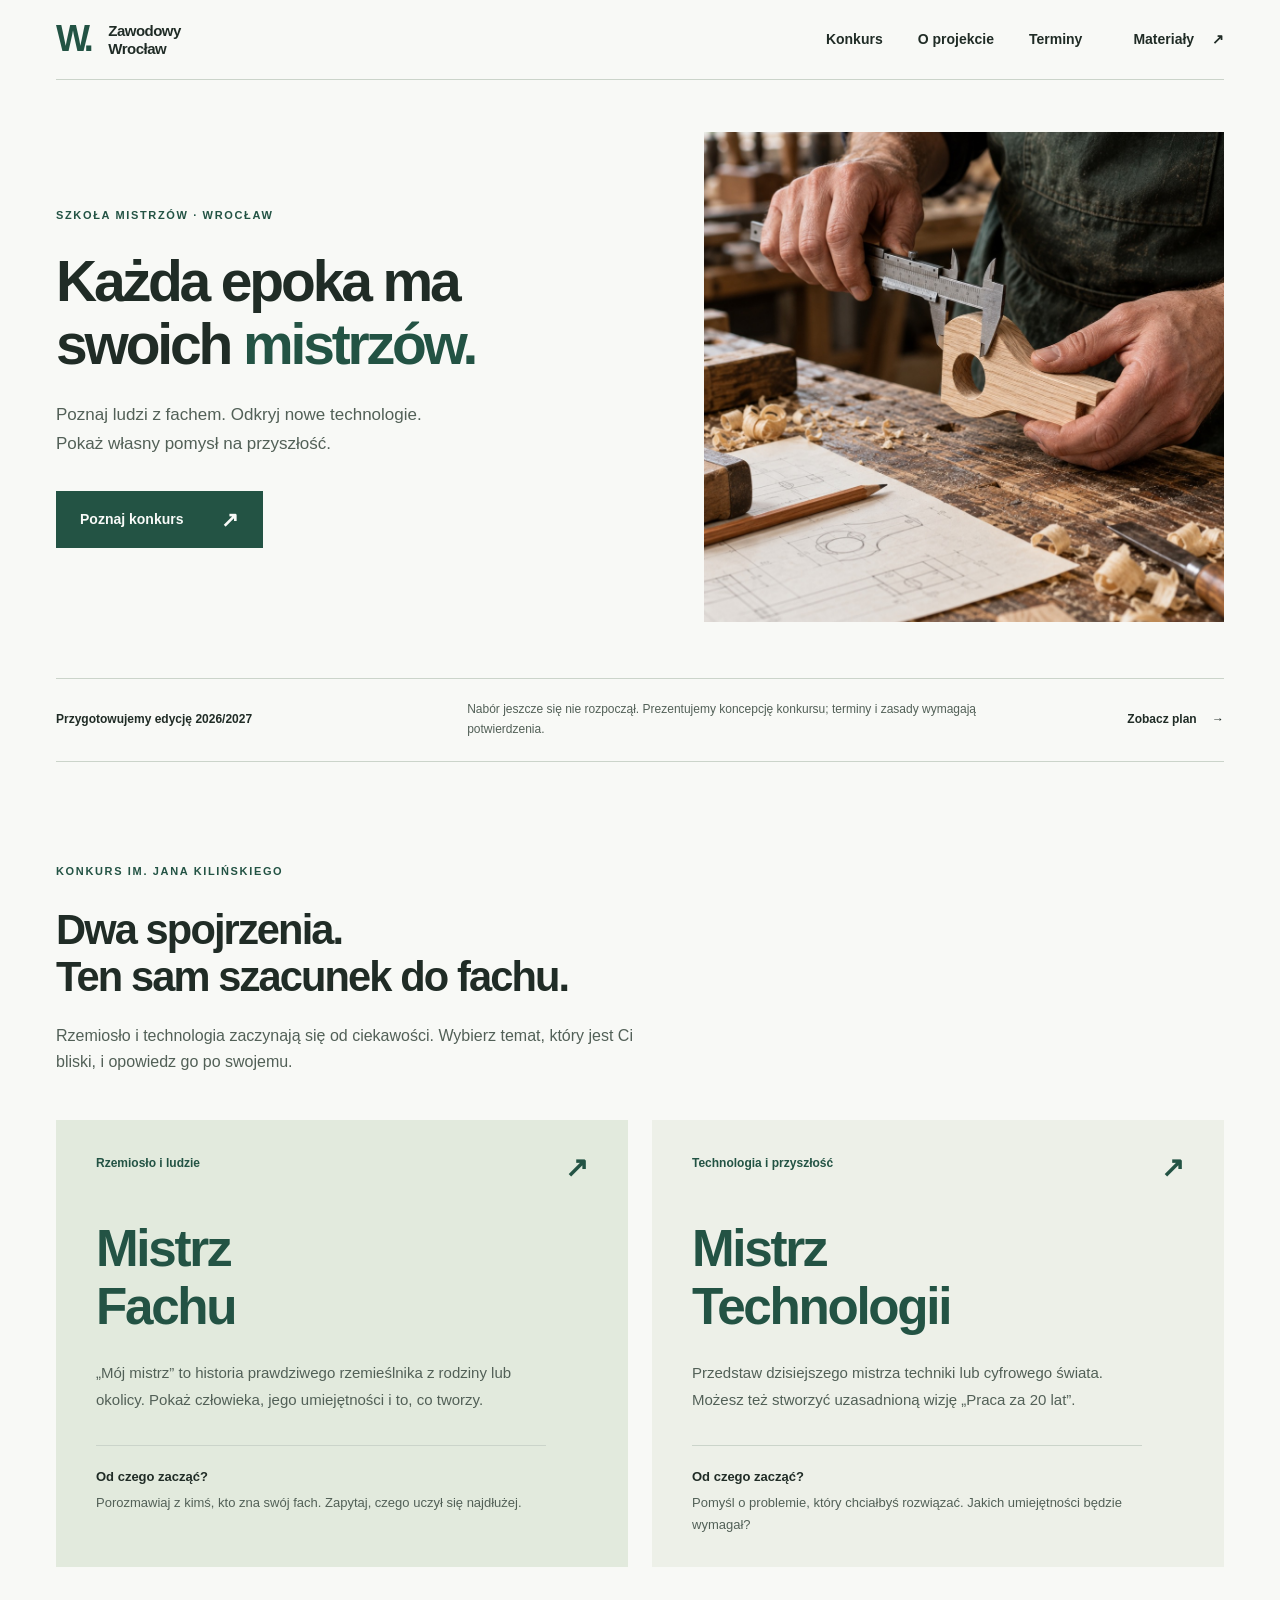
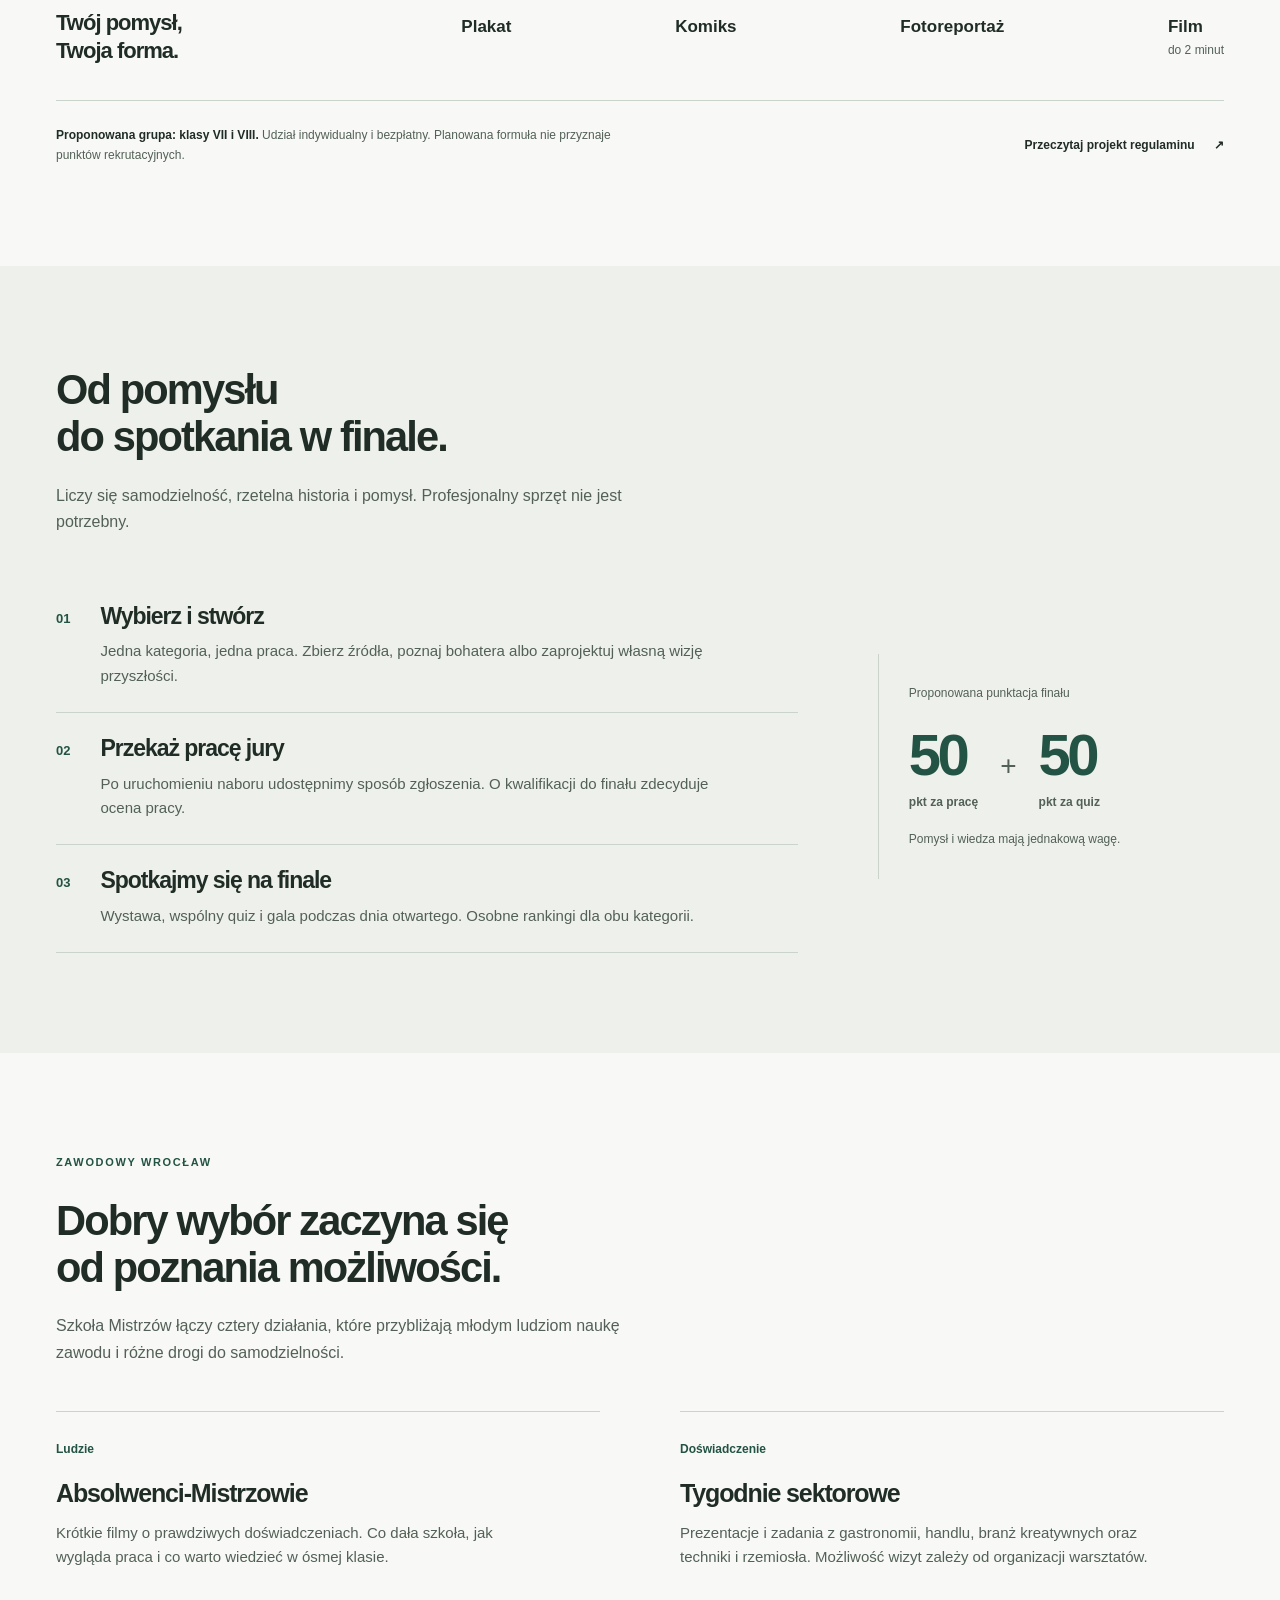
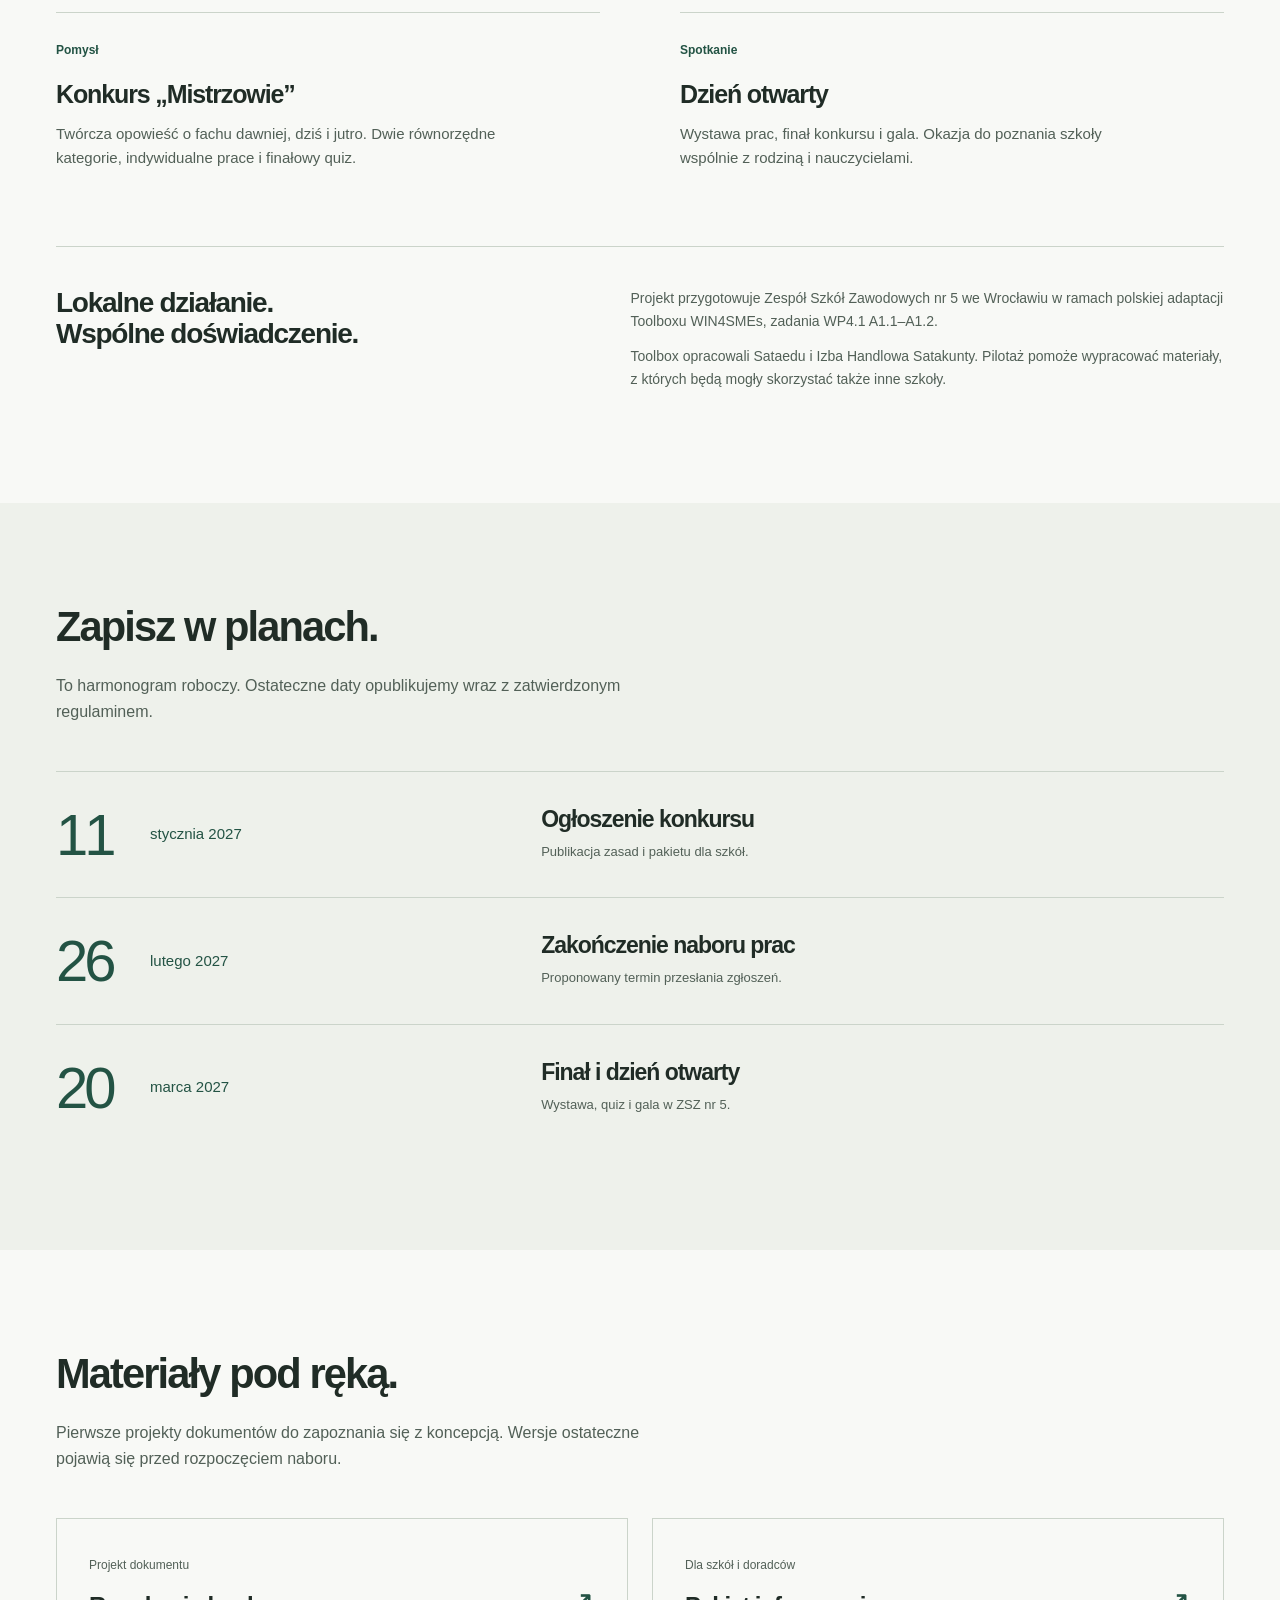
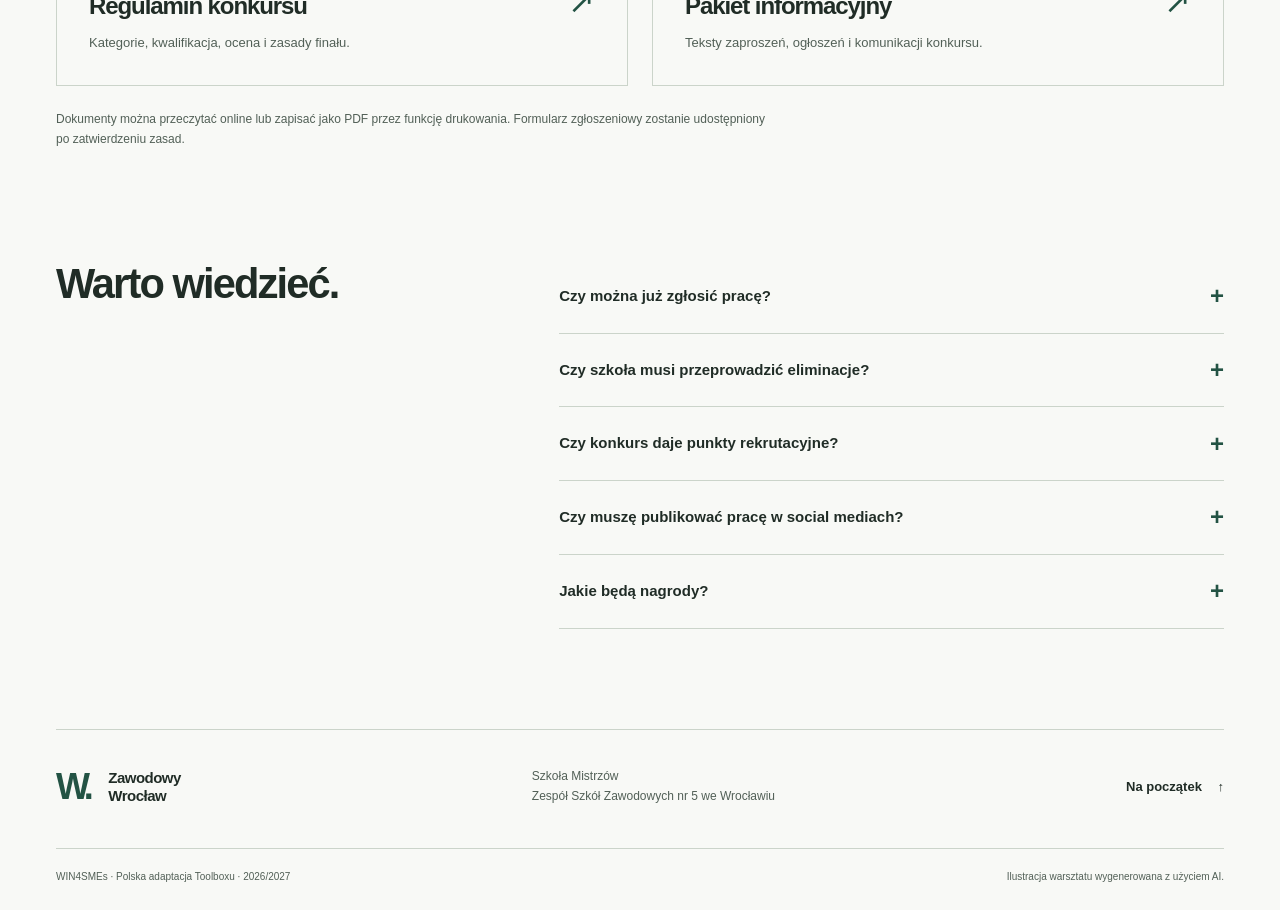
==== index.html @ dae5cba4 "Publish Zawodowy Wrocław project website" ====
<!doctype html>
<html lang="pl">
<head>
  <meta charset="utf-8">
  <meta name="viewport" content="width=device-width, initial-scale=1">
  <meta name="theme-color" content="#235344">
  <title>Zawodowy Wrocław | Każda epoka ma swoich mistrzów</title>
  <meta name="description" content="Poznaj projekt Zawodowy Wrocław i planowany konkurs Mistrzowie im. Jana Kilińskiego. Rzemiosło, nowe technologie i pomysły młodych ludzi.">
  <meta property="og:title" content="Zawodowy Wrocław. Każda epoka ma swoich mistrzów.">
  <meta property="og:description" content="Konkurs im. Jana Kilińskiego, historie absolwentów i odkrywanie zawodów. Poznaj plan projektu na rok 2026/2027.">
  <meta property="og:type" content="website">
  <meta property="og:locale" content="pl_PL">
  <meta property="og:image" content="https://adeodatus11.github.io/zawodowy-wroclaw/assets/mistrzowie.jpg">
  <link rel="canonical" href="https://adeodatus11.github.io/zawodowy-wroclaw/">
  <link rel="preload" href="assets/manrope.ttf" as="font" type="font/ttf" crossorigin>
  <link rel="stylesheet" href="assets/style.css">
  <script src="assets/main.js" defer></script>
</head>
<body>
<a class="skip" href="#main">Przejdź do treści</a>
<header class="header wrap">
  <a class="brand" href="./" aria-label="Zawodowy Wrocław, strona główna"><span class="brand-mark" aria-hidden="true">W.</span><span>Zawodowy<br>Wrocław</span></a>
  <button class="menu-toggle" aria-expanded="false" aria-controls="navigation" hidden>Menu <span aria-hidden="true">+</span></button>
  <nav id="navigation" aria-label="Nawigacja główna"><a href="#konkurs">Konkurs</a><a href="#projekt">O projekcie</a><a href="#terminy">Terminy</a><a class="nav-materials" href="#materialy">Materiały <span aria-hidden="true">↗</span></a></nav>
</header>
<main id="main">
  <section class="hero wrap" aria-labelledby="hero-title">
    <div class="hero-copy">
      <p class="eyebrow">Szkoła Mistrzów · Wrocław</p>
      <h1 id="hero-title">Każda epoka ma<br>swoich <span>mistrzów.</span></h1>
      <p class="hero-intro">Poznaj ludzi z fachem. Odkryj nowe technologie. Pokaż własny pomysł na przyszłość.</p>
      <a class="button" href="#konkurs">Poznaj konkurs <span aria-hidden="true">↗</span></a>
    </div>
    <figure class="hero-image"><img src="assets/mistrzowie.jpg" width="1024" height="1280" fetchpriority="high" alt="Ilustracja wygenerowana AI: dłonie rzemieślnika mierzącego drewniany element suwmiarką."></figure>
  </section>
  <aside class="notice wrap" aria-label="Status projektu"><strong>Przygotowujemy edycję 2026/2027</strong><p>Nabór jeszcze się nie rozpoczął. Prezentujemy koncepcję konkursu; terminy i zasady wymagają potwierdzenia.</p><a href="#terminy">Zobacz plan <span aria-hidden="true">→</span></a></aside>

  <section class="section wrap" id="konkurs" aria-labelledby="competition-title">
    <div class="section-heading"><p class="eyebrow">Konkurs im. Jana Kilińskiego</p><h2 id="competition-title">Dwa spojrzenia.<br>Ten sam szacunek do fachu.</h2><p>Rzemiosło i technologia zaczynają się od ciekawości. Wybierz temat, który jest Ci bliski, i opowiedz go po swojemu.</p></div>
    <div class="categories">
      <article class="category craft"><div class="category-top"><span>Rzemiosło i ludzie</span><span aria-hidden="true">↗</span></div><h3>Mistrz<br>Fachu</h3><p>„Mój mistrz” to historia prawdziwego rzemieślnika z rodziny lub okolicy. Pokaż człowieka, jego umiejętności i to, co tworzy.</p><div class="category-example"><span>Od czego zacząć?</span>Porozmawiaj z kimś, kto zna swój fach. Zapytaj, czego uczył się najdłużej.</div></article>
      <article class="category technology"><div class="category-top"><span>Technologia i przyszłość</span><span aria-hidden="true">↗</span></div><h3>Mistrz<br>Technologii</h3><p>Przedstaw dzisiejszego mistrza techniki lub cyfrowego świata. Możesz też stworzyć uzasadnioną wizję „Praca za 20 lat”.</p><div class="category-example"><span>Od czego zacząć?</span>Pomyśl o problemie, który chciałbyś rozwiązać. Jakich umiejętności będzie wymagał?</div></article>
    </div>
    <div class="formats"><h3>Twój pomysł,<br>Twoja forma.</h3><ul aria-label="Dopuszczalne formy pracy"><li>Plakat</li><li>Komiks</li><li>Fotoreportaż</li><li>Film <span>do 2 minut</span></li></ul></div>
    <div class="participation"><p><strong>Proponowana grupa: klasy VII i VIII.</strong> Udział indywidualny i bezpłatny. Planowana formuła nie przyznaje punktów rekrutacyjnych.</p><a class="text-link" href="materialy/regulamin.html">Przeczytaj projekt regulaminu <span aria-hidden="true">↗</span></a></div>
  </section>

  <section class="section process-section" aria-labelledby="process-title"><div class="wrap"><div class="section-heading"><h2 id="process-title">Od pomysłu<br>do spotkania w finale.</h2><p>Liczy się samodzielność, rzetelna historia i pomysł. Profesjonalny sprzęt nie jest potrzebny.</p></div>
    <ol class="process"><li><span class="step-number">01</span><div><h3>Wybierz i stwórz</h3><p>Jedna kategoria, jedna praca. Zbierz źródła, poznaj bohatera albo zaprojektuj własną wizję przyszłości.</p></div></li><li><span class="step-number">02</span><div><h3>Przekaż pracę jury</h3><p>Po uruchomieniu naboru udostępnimy sposób zgłoszenia. O kwalifikacji do finału zdecyduje ocena pracy.</p></div></li><li><span class="step-number">03</span><div><h3>Spotkajmy się na finale</h3><p>Wystawa, wspólny quiz i gala podczas dnia otwartego. Osobne rankingi dla obu kategorii.</p></div></li></ol>
    <div class="scoring"><p>Proponowana punktacja finału</p><div><strong>50<span>pkt za pracę</span></strong><span class="plus" aria-hidden="true">+</span><strong>50<span>pkt za quiz</span></strong></div><p>Pomysł i wiedza mają jednakową wagę.</p></div>
  </div></section>

  <section class="section wrap project" id="projekt" aria-labelledby="project-title"><div class="section-heading"><p class="eyebrow">Zawodowy Wrocław</p><h2 id="project-title">Dobry wybór zaczyna się<br>od poznania możliwości.</h2><p>Szkoła Mistrzów łączy cztery działania, które przybliżają młodym ludziom naukę zawodu i różne drogi do samodzielności.</p></div>
    <div class="project-grid"><article><span class="project-label">Ludzie</span><h3>Absolwenci-Mistrzowie</h3><p>Krótkie filmy o prawdziwych doświadczeniach. Co dała szkoła, jak wygląda praca i co warto wiedzieć w ósmej klasie.</p></article><article><span class="project-label">Doświadczenie</span><h3>Tygodnie sektorowe</h3><p>Prezentacje i zadania z gastronomii, handlu, branż kreatywnych oraz techniki i rzemiosła. Możliwość wizyt zależy od organizacji warsztatów.</p></article><article><span class="project-label">Pomysł</span><h3>Konkurs „Mistrzowie”</h3><p>Twórcza opowieść o fachu dawniej, dziś i jutro. Dwie równorzędne kategorie, indywidualne prace i finałowy quiz.</p></article><article><span class="project-label">Spotkanie</span><h3>Dzień otwarty</h3><p>Wystawa prac, finał konkursu i gala. Okazja do poznania szkoły wspólnie z rodziną i nauczycielami.</p></article></div>
    <div class="project-context"><h3>Lokalne działanie.<br>Wspólne doświadczenie.</h3><div><p>Projekt przygotowuje Zespół Szkół Zawodowych nr 5 we Wrocławiu w ramach polskiej adaptacji Toolboxu WIN4SMEs, zadania WP4.1 A1.1–A1.2.</p><p>Toolbox opracowali Sataedu i Izba Handlowa Satakunty. Pilotaż pomoże wypracować materiały, z których będą mogły skorzystać także inne szkoły.</p></div></div>
  </section>

  <section class="section schedule-section" id="terminy" aria-labelledby="dates-title"><div class="wrap"><div class="section-heading"><h2 id="dates-title">Zapisz w planach.</h2><p>To harmonogram roboczy. Ostateczne daty opublikujemy wraz z zatwierdzonym regulaminem.</p></div><ol class="schedule"><li><time datetime="2027-01-11"><strong>11</strong><span>stycznia 2027</span></time><div><h3>Ogłoszenie konkursu</h3><p>Publikacja zasad i pakietu dla szkół.</p></div></li><li><time datetime="2027-02-26"><strong>26</strong><span>lutego 2027</span></time><div><h3>Zakończenie naboru prac</h3><p>Proponowany termin przesłania zgłoszeń.</p></div></li><li><time datetime="2027-03-20"><strong>20</strong><span>marca 2027</span></time><div><h3>Finał i dzień otwarty</h3><p>Wystawa, quiz i gala w ZSZ nr 5.</p></div></li></ol></div></section>

  <section class="section wrap" id="materialy" aria-labelledby="materials-title"><div class="section-heading"><h2 id="materials-title">Materiały pod ręką.</h2><p>Pierwsze projekty dokumentów do zapoznania się z koncepcją. Wersje ostateczne pojawią się przed rozpoczęciem naboru.</p></div><div class="downloads"><a href="materialy/regulamin.html"><div><span>Projekt dokumentu</span><h3>Regulamin konkursu</h3><p>Kategorie, kwalifikacja, ocena i zasady finału.</p></div><span class="download-arrow" aria-hidden="true">↗</span></a><a href="materialy/promocja.html"><div><span>Dla szkół i doradców</span><h3>Pakiet informacyjny</h3><p>Teksty zaproszeń, ogłoszeń i komunikacji konkursu.</p></div><span class="download-arrow" aria-hidden="true">↗</span></a></div><p class="materials-note">Dokumenty można przeczytać online lub zapisać jako PDF przez funkcję drukowania. Formularz zgłoszeniowy zostanie udostępniony po zatwierdzeniu zasad.</p></section>

  <section class="section wrap faq-section" aria-labelledby="faq-title"><h2 id="faq-title">Warto wiedzieć.</h2><div class="faq"><details><summary>Czy można już zgłosić pracę?</summary><p>Jeszcze nie. Strona prezentuje przygotowywaną edycję. Po zatwierdzeniu regulaminu pojawią się ostateczne daty, formularze i sposób przekazania pracy.</p></details><details><summary>Czy szkoła musi przeprowadzić eliminacje?</summary><p>Aktualna propozycja nie przewiduje testu szkolnego. Uczestnicy przesyłają prace, które ocenia jury. Szczegóły określi ostateczny regulamin.</p></details><details><summary>Czy konkurs daje punkty rekrutacyjne?</summary><p>Nie. Planowana formuła konkursu nie przyznaje punktów w rekrutacji do szkół ponadpodstawowych.</p></details><details><summary>Czy muszę publikować pracę w social mediach?</summary><p>Nie. Proponowane zasady nie wymagają posiadania konta ani publicznego publikowania pracy. Zgłoszenia będą przekazywane kanałem wskazanym przez organizatora.</p></details><details><summary>Jakie będą nagrody?</summary><p>Nagrody i współpraca z partnerami są w przygotowaniu. Potwierdzone informacje znajdą się w ostatecznym regulaminie przed rozpoczęciem naboru.</p></details></div></section>
</main>
<footer class="footer wrap"><div class="footer-top"><a class="brand" href="./"><span class="brand-mark" aria-hidden="true">W.</span><span>Zawodowy<br>Wrocław</span></a><p>Szkoła Mistrzów<br>Zespół Szkół Zawodowych nr 5 we Wrocławiu</p><a href="#main">Na początek <span aria-hidden="true">↑</span></a></div><div class="footer-bottom"><p>WIN4SMEs · Polska adaptacja Toolboxu · 2026/2027</p><p>Ilustracja warsztatu wygenerowana z użyciem AI.</p></div></footer>
</body>
</html>
---- assets/style.css ----
/* New editorial education site. Native CSS, no external design system.
   Design variance 5 / motion 2 / density 4. System light/dark theme.
   Square geometry; one forest-green accent; sticky navigation layer: 10. */
@font-face{font-family:Manrope;src:url('./manrope.ttf') format('truetype');font-weight:200 800;font-display:swap}
:root{color-scheme:light dark;--bg:#f8f9f6;--surface:#eef1eb;--text:#202c26;--muted:#526057;--accent:#235344;--accent-text:#f8faf8;--line:#cbd4ca;--panel:#e2eadd;--panel-alt:#edf0e8;--focus:#235344;--header:rgba(248,249,246,.96)}
*{box-sizing:border-box}html{scroll-behavior:smooth;scroll-padding-top:100px}body{margin:0;background:var(--bg);color:var(--text);font-family:Manrope,Arial,sans-serif;font-size:16px;line-height:1.65}a{color:inherit;text-decoration:none}button{font:inherit}p,h1,h2,h3,figure{margin:0}h1,h2,h3{line-height:1.12;letter-spacing:-.045em}p{color:var(--muted)}img{display:block;max-width:100%;object-fit:cover}a:focus-visible,button:focus-visible,summary:focus-visible{outline:3px solid var(--focus);outline-offset:5px}a,button,summary{-webkit-tap-highlight-color:transparent}.wrap{width:calc(100% - 112px);max-width:1320px;margin-inline:auto}.skip{position:fixed;left:16px;top:-100px;z-index:20;padding:12px;background:var(--bg)}.skip:focus{top:12px}.header{height:92px;max-height:80px;display:flex;align-items:center;justify-content:space-between;border-bottom:1px solid var(--line)}.brand{display:flex;align-items:center;gap:12px;font-weight:800;font-size:15px;line-height:1.18;letter-spacing:-.035em}.brand-mark{font-size:36px;letter-spacing:-.12em;padding-right:7px;color:var(--accent)}nav{display:flex;align-items:center;gap:35px;font-size:14px;font-weight:650}nav a{padding:10px 0}nav a:hover,.text-link:hover{color:var(--accent);text-decoration:underline;text-underline-offset:5px}.nav-materials{margin-left:16px}.nav-materials span{margin-left:14px}.menu-toggle{display:none}.hero{display:grid;grid-template-columns:1.15fr 1fr;align-items:center;gap:50px;padding-block:52px 56px}.eyebrow{font-size:11px;font-weight:800;letter-spacing:.15em;text-transform:uppercase;color:var(--accent);margin-bottom:26px}.hero h1{font-size:clamp(40px,4.45vw,66px);font-weight:650;line-height:1.1;letter-spacing:-.055em}.hero h1 span{color:var(--accent)}.hero-intro{font-size:17px;max-width:400px;margin-top:26px;line-height:1.7}.button{display:inline-flex;align-items:center;justify-content:space-between;gap:38px;background:var(--accent);color:var(--accent-text);padding:17px 24px;font-size:14px;font-weight:750;margin-top:32px;white-space:nowrap;transition:transform .2s,opacity .2s}.button:hover{opacity:.9;transform:translateY(-2px)}.button:active{transform:translateY(1px)}.button span{font-size:21px;line-height:1}.hero-image{height:490px;overflow:hidden}.hero-image img{width:100%;height:100%;object-position:center 52%}.notice{display:grid;grid-template-columns:1fr 1.65fr auto;gap:28px;align-items:center;border-block:1px solid var(--line);padding-block:21px;font-size:12px}.notice strong{font-weight:750}.notice p{max-width:560px}.notice a{font-weight:750;white-space:nowrap}.notice a span{margin-left:12px}.section{padding-block:100px}.section-heading{max-width:710px;margin-bottom:45px}.section-heading h2,.faq-section>h2{font-size:clamp(31px,3.25vw,46px);font-weight:650;line-height:1.14}.section-heading p:not(.eyebrow){font-size:16px;max-width:600px;margin-top:22px}.categories{display:grid;grid-template-columns:1fr 1fr;gap:24px}.category{padding:34px 40px 32px;background:var(--panel)}.technology{background:var(--panel-alt)}.category-top{display:flex;justify-content:space-between;font-size:12px;font-weight:650;color:var(--accent)}.category-top span:last-child{font-size:28px;line-height:1}.category h3{font-size:clamp(38px,4vw,56px);font-weight:600;margin-block:38px 24px;color:var(--accent)}.category>p{max-width:450px;font-size:15px;line-height:1.8}.category-example{border-top:1px solid var(--line);margin-top:32px;padding-top:20px;font-size:13px;color:var(--muted);max-width:450px}.category-example span{display:block;color:var(--text);font-weight:750;margin-bottom:5px}.formats{display:grid;grid-template-columns:1fr 2fr;align-items:center;gap:24px;margin-top:42px}.formats h3{font-size:22px;font-weight:650;line-height:1.25}.formats ul{list-style:none;padding:0;margin:0;display:flex;flex-wrap:wrap;justify-content:space-between;gap:18px}.formats li{font-size:17px;font-weight:650}.formats li span{font-size:12px;display:block;color:var(--muted);font-weight:500}.participation{display:flex;align-items:center;justify-content:space-between;gap:32px;margin-top:36px;padding-top:25px;border-top:1px solid var(--line);font-size:12px}.participation p{max-width:560px}.participation strong{color:var(--text)}.text-link{font-weight:750;white-space:nowrap}.text-link span{margin-left:16px}.process-section{background:var(--surface)}.process{list-style:none;padding:0;margin:0;display:grid;grid-template-columns:1fr;max-width:760px}.process li{display:flex;gap:30px;padding-block:23px;border-bottom:1px solid var(--line)}.step-number{font-size:13px;color:var(--accent);font-weight:750;padding-top:4px}.process h3{font-size:23px;font-weight:650}.process p{font-size:15px;margin-top:10px;max-width:620px}.process-section>.wrap{display:grid;grid-template-columns:1.5fr .7fr;column-gap:80px}.process-section .section-heading{grid-column:1/-1}.scoring{align-self:center;padding:30px 0 30px 30px;border-left:1px solid var(--line)}.scoring>p{font-size:12px}.scoring>div{display:flex;gap:22px;align-items:center;margin-block:22px}.scoring strong{font-size:58px;line-height:1;color:var(--accent);font-weight:550;letter-spacing:-.06em}.scoring strong span{display:block;letter-spacing:0;font-size:12px;font-weight:600;color:var(--muted);margin-top:12px}.plus{font-size:28px;color:var(--muted)}.project-grid{display:grid;grid-template-columns:repeat(2,1fr);column-gap:80px;row-gap:42px}.project-grid article{padding-top:23px;border-top:1px solid var(--line)}.project-label{font-size:12px;color:var(--accent);font-weight:750}.project-grid h3{font-size:25px;margin-block:17px 14px;font-weight:650}.project-grid p{font-size:15px;max-width:480px}.project-context{display:grid;grid-template-columns:1fr 1.2fr;gap:80px;margin-top:75px;padding-top:40px;border-top:1px solid var(--line)}.project-context h3{font-size:28px;font-weight:600}.project-context p{font-size:14px;margin-bottom:12px}.schedule-section{background:var(--surface)}.schedule{padding:0;list-style:none;margin:0}.schedule li{display:grid;grid-template-columns:1fr 1.5fr;align-items:center;gap:30px;padding:28px 0;border-top:1px solid var(--line)}.schedule time{display:flex;align-items:center;gap:24px;color:var(--accent)}.schedule time strong{font-size:58px;font-weight:500;letter-spacing:-.07em;line-height:1.2;min-width:70px}.schedule time span{font-size:15px}.schedule h3{font-size:23px;font-weight:600}.schedule p{font-size:13px;margin-top:8px}.downloads{display:grid;grid-template-columns:1fr 1fr;gap:24px}.downloads>a{border:1px solid var(--line);padding:32px;display:flex;align-items:center;justify-content:space-between;gap:20px;transition:background .2s}.downloads>a:hover{background:var(--surface)}.downloads span:not(.download-arrow){font-size:12px;color:var(--muted)}.downloads h3{font-size:24px;margin-block:16px 12px;font-weight:650}.downloads p{font-size:13px}.download-arrow{font-size:32px;color:var(--accent)}.materials-note{font-size:12px;margin-top:24px;max-width:720px}.faq-section{padding-top:10px;display:grid;grid-template-columns:1fr 1.5fr;gap:60px}.faq details{border-bottom:1px solid var(--line)}.faq summary{cursor:pointer;list-style:none;display:flex;justify-content:space-between;align-items:center;gap:20px;padding:24px 0;font-size:15px;font-weight:650}.faq summary::-webkit-details-marker{display:none}.faq summary::after{content:'+';font-size:24px;line-height:1;color:var(--accent)}.faq details[open] summary::after{content:'−'}.faq details p{font-size:14px;padding-bottom:24px;max-width:580px}.footer{border-top:1px solid var(--line);padding-top:36px;padding-bottom:24px}.footer-top{display:flex;align-items:center;justify-content:space-between;gap:24px}.footer-top>p{font-size:12px}.footer-top>a:last-child{font-size:13px;font-weight:650}.footer-top>a:last-child span{margin-left:12px}.footer-bottom{display:flex;justify-content:space-between;gap:24px;margin-top:40px;padding-top:20px;border-top:1px solid var(--line)}.footer-bottom p{font-size:10px}.doc-top{padding-block:36px 24px;display:flex;justify-content:space-between;align-items:center}.doc-top a{font-size:14px;text-decoration:underline;text-underline-offset:5px}.doc-top button{margin:0;border:0;cursor:pointer}.document{max-width:860px;margin:0 auto;padding:30px 24px 80px;overflow-wrap:anywhere}.document h1{font-size:38px;margin-bottom:30px}.document h2{font-size:26px;margin-block:40px 18px}.document h3{font-size:20px;margin-block:28px 12px}.document p,.document li{font-size:15px;margin-bottom:12px}.document a{color:var(--accent);text-decoration:underline}.document table{border-collapse:collapse;width:100%;font-size:13px;margin-block:24px}.document th,.document td{padding:10px 8px;border:1px solid var(--line);text-align:left}.doc-notice{padding:20px;background:var(--surface);margin-bottom:32px}.doc-notice p{margin:0}.document ol,.document ul{padding-left:23px}
@media(prefers-color-scheme:dark){:root{--bg:#17221d;--surface:#1f2d25;--text:#e9eee7;--muted:#bac6bc;--accent:#b4d6bb;--accent-text:#1c3526;--line:#435447;--panel:#293d2f;--panel-alt:#24342b;--focus:#c8e9cd;--header:rgba(23,34,29,.96)}}
@media(min-width:1600px){.hero h1{font-size:66px}.hero-image{height:540px}}
@media(max-width:1100px){.wrap{width:calc(100% - 64px)}.hero{gap:30px}.hero h1{font-size:43px}.hero-image{height:430px}.notice{grid-template-columns:1fr 1.7fr}.notice a{display:none}.category{padding:30px}.process-section>.wrap{gap:35px}.scoring{padding-left:25px}.scoring>div{gap:16px}.scoring strong{font-size:48px}.participation{align-items:flex-start;flex-direction:column;gap:16px}.formats{grid-template-columns:1fr 2.3fr}.formats ul{gap:18px}.formats li{font-size:15px}nav{gap:24px}.project-grid{column-gap:45px}}
@media(max-width:767px){html{scroll-padding-top:25px}.wrap{width:calc(100% - 40px)}.header{height:auto;min-height:76px;max-height:none;flex-wrap:wrap;gap:0;position:relative}.brand{font-size:13px}.brand-mark{font-size:32px}nav{width:100%;padding:14px 0 20px;justify-content:space-between;gap:12px;font-size:12px}.nav-materials{margin:0}.nav-materials span{margin-left:4px}.menu-toggle:not([hidden]){display:flex;align-items:center;gap:14px;border:1px solid var(--line);padding:7px 12px;background:transparent;color:var(--text);font-size:12px;cursor:pointer}.menu-toggle span{font-size:20px}.js nav{display:none}.js nav.open{display:flex}.hero{grid-template-columns:1fr;gap:30px;padding-block:38px 32px}.hero h1{font-size:clamp(35px,7.9vw,53px)}.eyebrow{font-size:10px;margin-bottom:20px}.hero-intro{font-size:15px;margin-top:20px;max-width:340px}.button{padding:15px 20px;margin-top:24px;font-size:13px}.hero-image{height:330px;max-height:90vw}.hero-image img{object-position:center 56%}.notice{grid-template-columns:1fr;gap:8px;padding-block:18px;font-size:11px}.notice p{max-width:500px}.section{padding-block:62px}.section-heading{margin-bottom:30px}.section-heading h2,.faq-section>h2{font-size:32px}.section-heading p:not(.eyebrow){font-size:14px;margin-top:18px}.categories{grid-template-columns:1fr;gap:16px}.category{padding:28px}.category h3{font-size:44px;margin-block:30px 20px}.category>p{font-size:14px}.formats{grid-template-columns:1fr;gap:24px;margin-top:30px}.formats h3{font-size:22px}.formats h3 br{display:none}.formats ul{display:grid;grid-template-columns:1fr 1fr;gap:16px}.formats li{font-size:16px}.formats li span{display:inline;font-size:11px}.participation{margin-top:28px;font-size:12px}.text-link{white-space:normal}.process-section>.wrap{display:block}.process li{gap:20px;padding-block:22px}.process h3{font-size:21px}.process p{font-size:14px}.scoring{padding:28px 0 0;border-left:0}.scoring>div{gap:36px}.scoring strong{font-size:54px}.project-grid{grid-template-columns:1fr;gap:28px}.project-grid h3{font-size:23px}.project-grid p{font-size:14px}.project-context{grid-template-columns:1fr;gap:24px;margin-top:40px;padding-top:30px}.project-context h3{font-size:26px}.schedule li{grid-template-columns:1fr;gap:14px;padding:24px 0}.schedule time{gap:18px}.schedule time strong{font-size:46px;min-width:54px}.schedule time span{font-size:14px}.schedule h3{font-size:22px}.downloads{grid-template-columns:1fr;gap:16px}.downloads>a{padding:26px}.downloads h3{font-size:22px}.faq-section{grid-template-columns:1fr;gap:14px;padding-top:0}.faq summary{font-size:14px}.footer-top{display:grid;grid-template-columns:1fr auto;gap:24px}.footer-top>p{grid-column:1/-1;grid-row:2}.footer-bottom{flex-direction:column;gap:8px;margin-top:28px}.document h1{font-size:30px}.document h2{font-size:23px}.doc-top{gap:20px}.doc-top button{font-size:11px;padding:12px}.document table{font-size:11px}.document td,.document th{padding:7px 4px}}
@media(prefers-reduced-motion:reduce){html{scroll-behavior:auto}*,*::before,*::after{transition:none!important}}
@media print{body{background:#fff;color:#111}.header,.footer,.doc-top,.skip{display:none}.document{max-width:none;padding:0}.document p,.document li{color:#111}.document h2,.document h3{break-after:avoid}table{break-inside:avoid}.doc-notice{background:none;border:1px solid #555}.document a{color:#111}.document th,.document td{border-color:#999}}
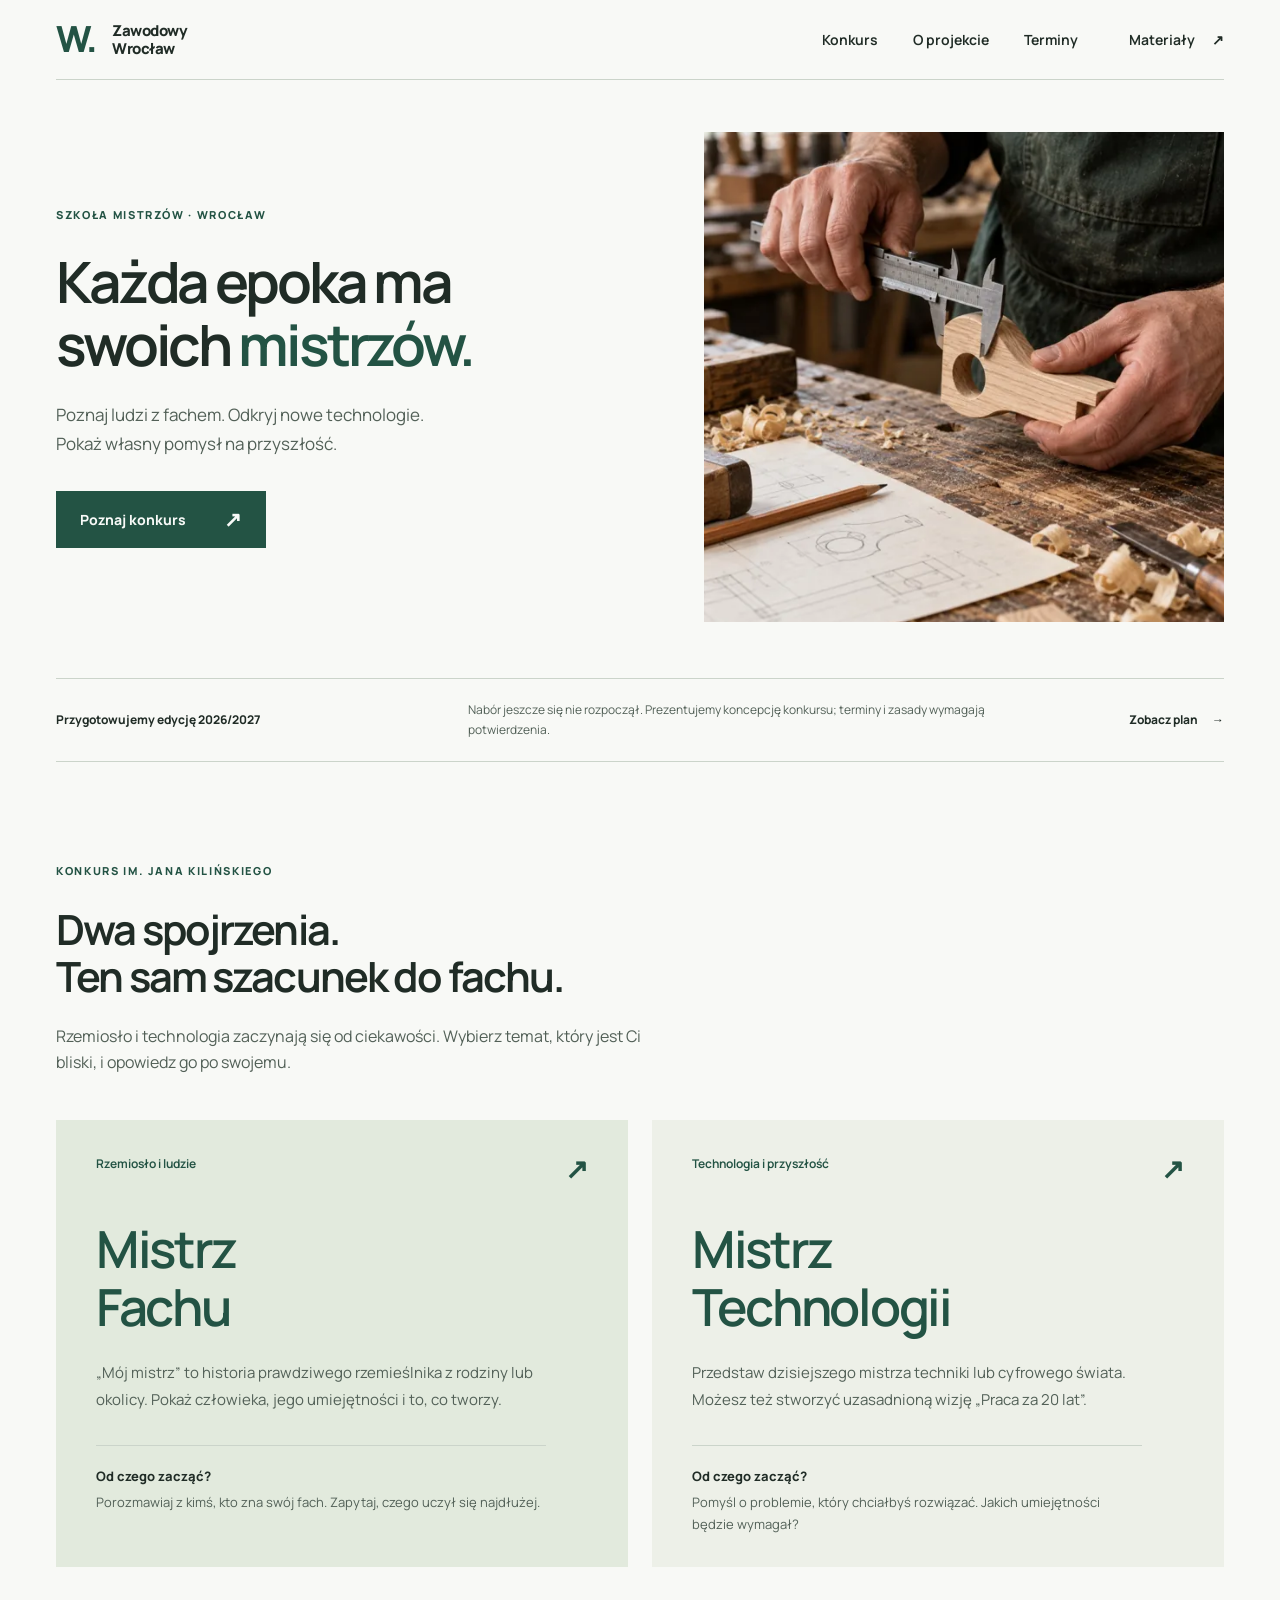
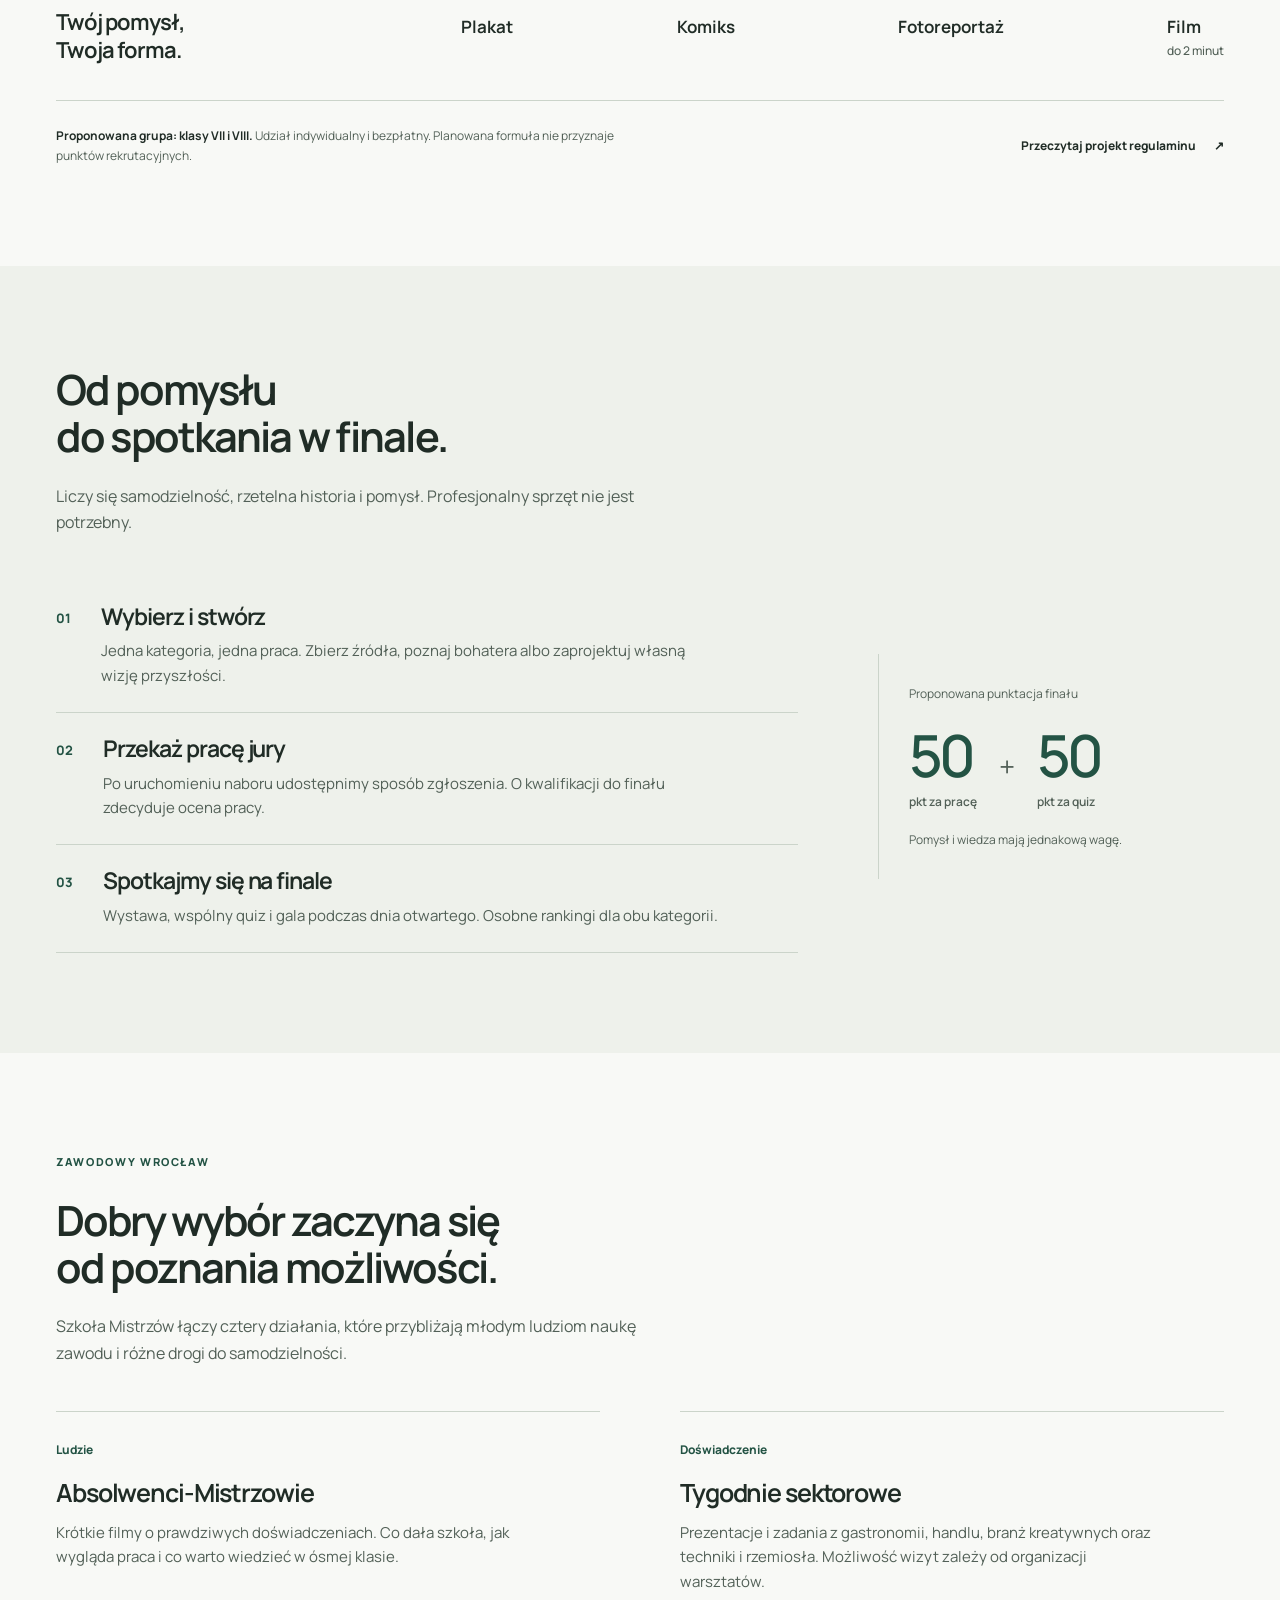
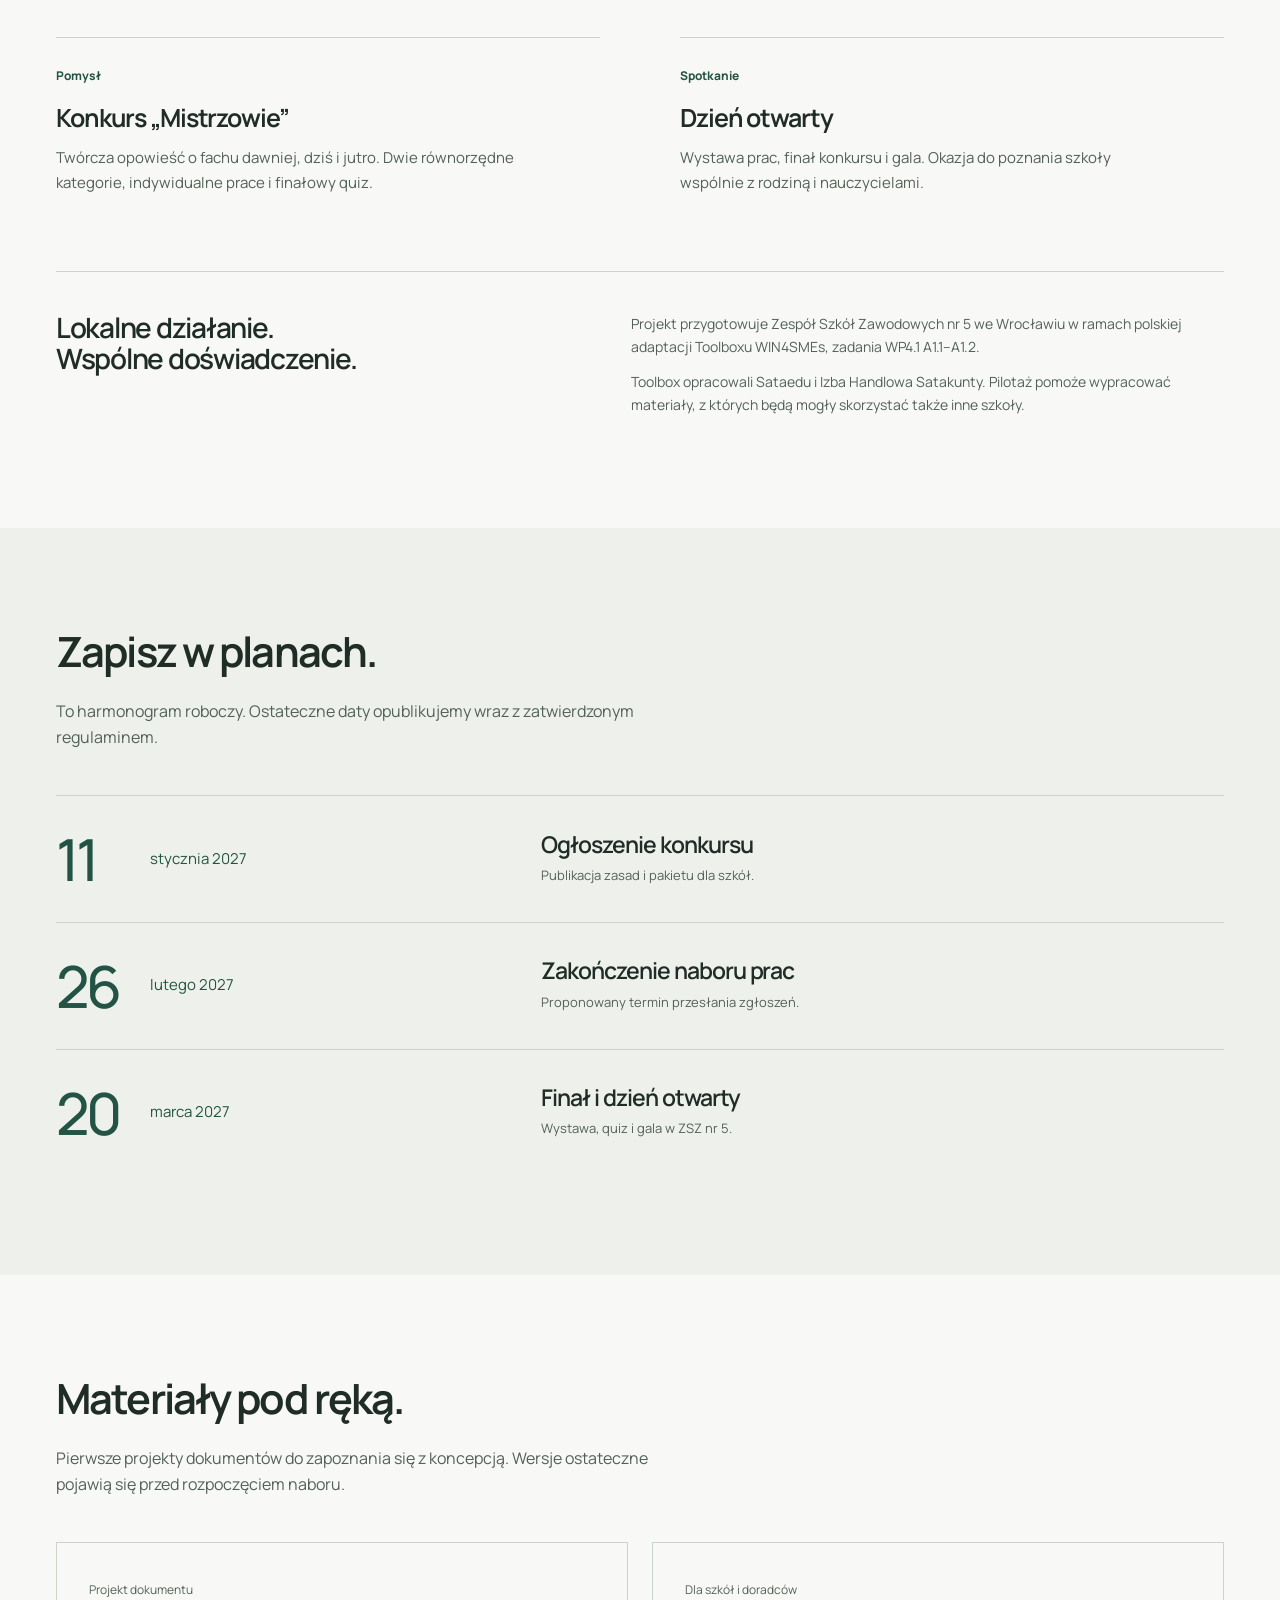
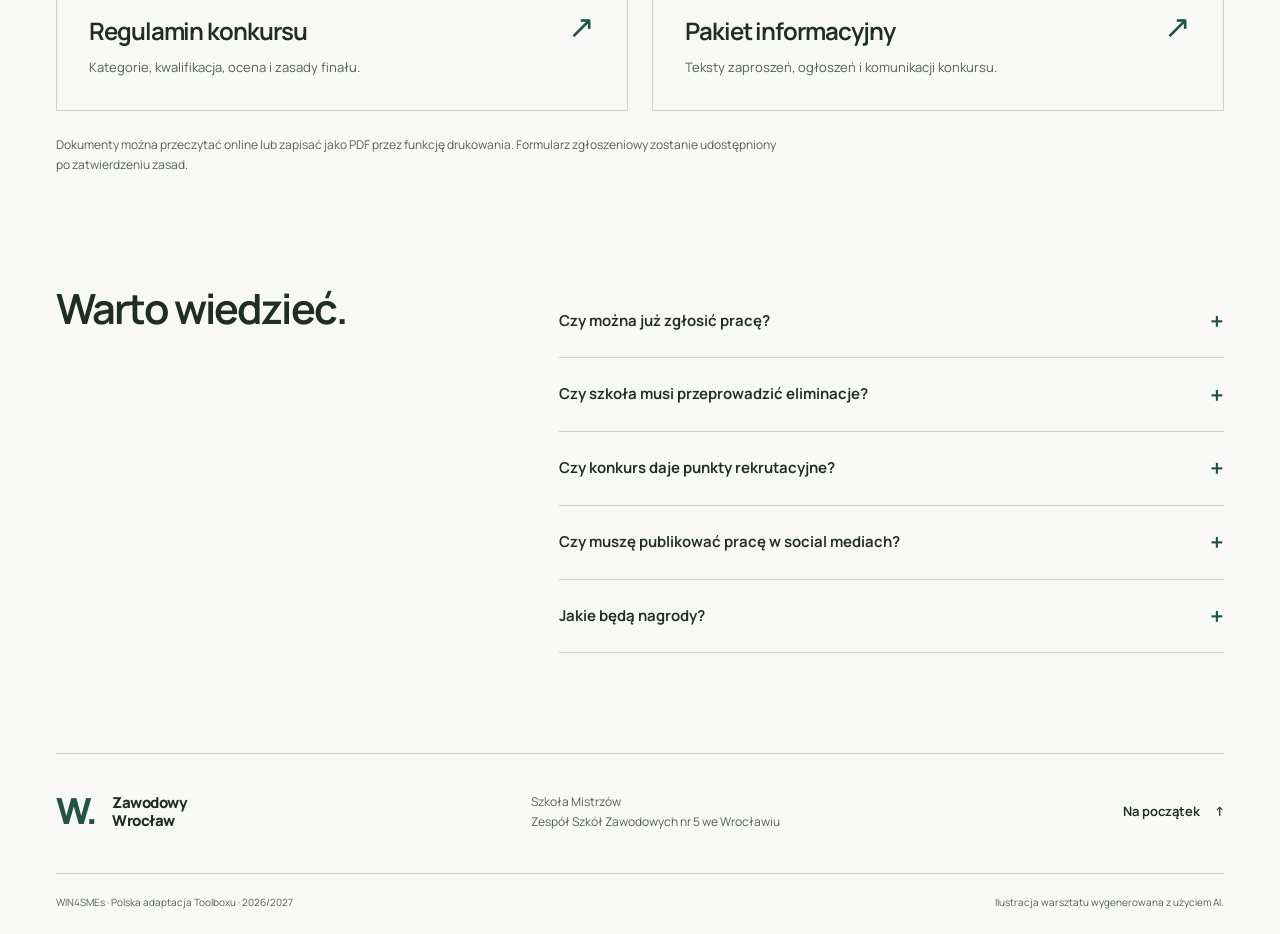
==== commit 27221234: "Optimize responsive images and fonts; improve accessibility" ====
--- a/index.html
+++ b/index.html
@@ -11,15 +11,16 @@
   <meta property="og:type" content="website">
   <meta property="og:locale" content="pl_PL">
   <meta property="og:image" content="https://adeodatus11.github.io/zawodowy-wroclaw/assets/mistrzowie.jpg">
+  <link rel="icon" href="assets/favicon.svg" type="image/svg+xml">
   <link rel="canonical" href="https://adeodatus11.github.io/zawodowy-wroclaw/">
-  <link rel="preload" href="assets/manrope.ttf" as="font" type="font/ttf" crossorigin>
+  <link rel="preload" href="assets/manrope-latin-wght-normal.woff2" as="font" type="font/woff2" crossorigin>
   <link rel="stylesheet" href="assets/style.css">
   <script src="assets/main.js" defer></script>
 </head>
 <body>
 <a class="skip" href="#main">Przejdź do treści</a>
 <header class="header wrap">
-  <a class="brand" href="./" aria-label="Zawodowy Wrocław, strona główna"><span class="brand-mark" aria-hidden="true">W.</span><span>Zawodowy<br>Wrocław</span></a>
+  <a class="brand" href="./" ><span class="brand-mark" aria-hidden="true">W.</span><span>Zawodowy<br>Wrocław</span></a>
   <button class="menu-toggle" aria-expanded="false" aria-controls="navigation" hidden>Menu <span aria-hidden="true">+</span></button>
   <nav id="navigation" aria-label="Nawigacja główna"><a href="#konkurs">Konkurs</a><a href="#projekt">O projekcie</a><a href="#terminy">Terminy</a><a class="nav-materials" href="#materialy">Materiały <span aria-hidden="true">↗</span></a></nav>
 </header>
@@ -31,7 +32,7 @@
       <p class="hero-intro">Poznaj ludzi z fachem. Odkryj nowe technologie. Pokaż własny pomysł na przyszłość.</p>
       <a class="button" href="#konkurs">Poznaj konkurs <span aria-hidden="true">↗</span></a>
     </div>
-    <figure class="hero-image"><img src="assets/mistrzowie.jpg" width="1024" height="1280" fetchpriority="high" alt="Ilustracja wygenerowana AI: dłonie rzemieślnika mierzącego drewniany element suwmiarką."></figure>
+    <figure class="hero-image"><img src="assets/mistrzowie-1100.webp" srcset="assets/mistrzowie-600.webp 600w, assets/mistrzowie-1100.webp 1100w" sizes="(max-width: 767px) calc(100vw - 40px), 45vw" width="1024" height="1280" fetchpriority="high" alt="Ilustracja wygenerowana AI: dłonie rzemieślnika mierzącego drewniany element suwmiarką."></figure>
   </section>
   <aside class="notice wrap" aria-label="Status projektu"><strong>Przygotowujemy edycję 2026/2027</strong><p>Nabór jeszcze się nie rozpoczął. Prezentujemy koncepcję konkursu; terminy i zasady wymagają potwierdzenia.</p><a href="#terminy">Zobacz plan <span aria-hidden="true">→</span></a></aside>
 
--- a/assets/style.css
+++ b/assets/style.css
@@ -1,7 +1,25 @@
 /* New editorial education site. Native CSS, no external design system.
    Design variance 5 / motion 2 / density 4. System light/dark theme.
    Square geometry; one forest-green accent; sticky navigation layer: 10. */
-@font-face{font-family:Manrope;src:url('./manrope.ttf') format('truetype');font-weight:200 800;font-display:swap}
+
+@font-face {
+  font-family: Manrope;
+  font-style: normal;
+  font-display: swap;
+  font-weight: 200 800;
+  src: url(./manrope-latin-ext-wght-normal.woff2) format('woff2-variations');
+  unicode-range: U+0100-02BA,U+02BD-02C5,U+02C7-02CC,U+02CE-02D7,U+02DD-02FF,U+0304,U+0308,U+0329,U+1D00-1DBF,U+1E00-1E9F,U+1EF2-1EFF,U+2020,U+20A0-20AB,U+20AD-20C0,U+2113,U+2C60-2C7F,U+A720-A7FF;
+}
+
+/* manrope-latin-wght-normal */
+@font-face {
+  font-family: Manrope;
+  font-style: normal;
+  font-display: swap;
+  font-weight: 200 800;
+  src: url(./manrope-latin-wght-normal.woff2) format('woff2-variations');
+  unicode-range: U+0000-00FF,U+0131,U+0152-0153,U+02BB-02BC,U+02C6,U+02DA,U+02DC,U+0304,U+0308,U+0329,U+2000-206F,U+20AC,U+2122,U+2191,U+2193,U+2212,U+2215,U+FEFF,U+FFFD;
+}
 :root{color-scheme:light dark;--bg:#f8f9f6;--surface:#eef1eb;--text:#202c26;--muted:#526057;--accent:#235344;--accent-text:#f8faf8;--line:#cbd4ca;--panel:#e2eadd;--panel-alt:#edf0e8;--focus:#235344;--header:rgba(248,249,246,.96)}
 *{box-sizing:border-box}html{scroll-behavior:smooth;scroll-padding-top:100px}body{margin:0;background:var(--bg);color:var(--text);font-family:Manrope,Arial,sans-serif;font-size:16px;line-height:1.65}a{color:inherit;text-decoration:none}button{font:inherit}p,h1,h2,h3,figure{margin:0}h1,h2,h3{line-height:1.12;letter-spacing:-.045em}p{color:var(--muted)}img{display:block;max-width:100%;object-fit:cover}a:focus-visible,button:focus-visible,summary:focus-visible{outline:3px solid var(--focus);outline-offset:5px}a,button,summary{-webkit-tap-highlight-color:transparent}.wrap{width:calc(100% - 112px);max-width:1320px;margin-inline:auto}.skip{position:fixed;left:16px;top:-100px;z-index:20;padding:12px;background:var(--bg)}.skip:focus{top:12px}.header{height:92px;max-height:80px;display:flex;align-items:center;justify-content:space-between;border-bottom:1px solid var(--line)}.brand{display:flex;align-items:center;gap:12px;font-weight:800;font-size:15px;line-height:1.18;letter-spacing:-.035em}.brand-mark{font-size:36px;letter-spacing:-.12em;padding-right:7px;color:var(--accent)}nav{display:flex;align-items:center;gap:35px;font-size:14px;font-weight:650}nav a{padding:10px 0}nav a:hover,.text-link:hover{color:var(--accent);text-decoration:underline;text-underline-offset:5px}.nav-materials{margin-left:16px}.nav-materials span{margin-left:14px}.menu-toggle{display:none}.hero{display:grid;grid-template-columns:1.15fr 1fr;align-items:center;gap:50px;padding-block:52px 56px}.eyebrow{font-size:11px;font-weight:800;letter-spacing:.15em;text-transform:uppercase;color:var(--accent);margin-bottom:26px}.hero h1{font-size:clamp(40px,4.45vw,66px);font-weight:650;line-height:1.1;letter-spacing:-.055em}.hero h1 span{color:var(--accent)}.hero-intro{font-size:17px;max-width:400px;margin-top:26px;line-height:1.7}.button{display:inline-flex;align-items:center;justify-content:space-between;gap:38px;background:var(--accent);color:var(--accent-text);padding:17px 24px;font-size:14px;font-weight:750;margin-top:32px;white-space:nowrap;transition:transform .2s,opacity .2s}.button:hover{opacity:.9;transform:translateY(-2px)}.button:active{transform:translateY(1px)}.button span{font-size:21px;line-height:1}.hero-image{height:490px;overflow:hidden}.hero-image img{width:100%;height:100%;object-position:center 52%}.notice{display:grid;grid-template-columns:1fr 1.65fr auto;gap:28px;align-items:center;border-block:1px solid var(--line);padding-block:21px;font-size:12px}.notice strong{font-weight:750}.notice p{max-width:560px}.notice a{font-weight:750;white-space:nowrap}.notice a span{margin-left:12px}.section{padding-block:100px}.section-heading{max-width:710px;margin-bottom:45px}.section-heading h2,.faq-section>h2{font-size:clamp(31px,3.25vw,46px);font-weight:650;line-height:1.14}.section-heading p:not(.eyebrow){font-size:16px;max-width:600px;margin-top:22px}.categories{display:grid;grid-template-columns:1fr 1fr;gap:24px}.category{padding:34px 40px 32px;background:var(--panel)}.technology{background:var(--panel-alt)}.category-top{display:flex;justify-content:space-between;font-size:12px;font-weight:650;color:var(--accent)}.category-top span:last-child{font-size:28px;line-height:1}.category h3{font-size:clamp(38px,4vw,56px);font-weight:600;margin-block:38px 24px;color:var(--accent)}.category>p{max-width:450px;font-size:15px;line-height:1.8}.category-example{border-top:1px solid var(--line);margin-top:32px;padding-top:20px;font-size:13px;color:var(--muted);max-width:450px}.category-example span{display:block;color:var(--text);font-weight:750;margin-bottom:5px}.formats{display:grid;grid-template-columns:1fr 2fr;align-items:center;gap:24px;margin-top:42px}.formats h3{font-size:22px;font-weight:650;line-height:1.25}.formats ul{list-style:none;padding:0;margin:0;display:flex;flex-wrap:wrap;justify-content:space-between;gap:18px}.formats li{font-size:17px;font-weight:650}.formats li span{font-size:12px;display:block;color:var(--muted);font-weight:500}.participation{display:flex;align-items:center;justify-content:space-between;gap:32px;margin-top:36px;padding-top:25px;border-top:1px solid var(--line);font-size:12px}.participation p{max-width:560px}.participation strong{color:var(--text)}.text-link{font-weight:750;white-space:nowrap}.text-link span{margin-left:16px}.process-section{background:var(--surface)}.process{list-style:none;padding:0;margin:0;display:grid;grid-template-columns:1fr;max-width:760px}.process li{display:flex;gap:30px;padding-block:23px;border-bottom:1px solid var(--line)}.step-number{font-size:13px;color:var(--accent);font-weight:750;padding-top:4px}.process h3{font-size:23px;font-weight:650}.process p{font-size:15px;margin-top:10px;max-width:620px}.process-section>.wrap{display:grid;grid-template-columns:1.5fr .7fr;column-gap:80px}.process-section .section-heading{grid-column:1/-1}.scoring{align-self:center;padding:30px 0 30px 30px;border-left:1px solid var(--line)}.scoring>p{font-size:12px}.scoring>div{display:flex;gap:22px;align-items:center;margin-block:22px}.scoring strong{font-size:58px;line-height:1;color:var(--accent);font-weight:550;letter-spacing:-.06em}.scoring strong span{display:block;letter-spacing:0;font-size:12px;font-weight:600;color:var(--muted);margin-top:12px}.plus{font-size:28px;color:var(--muted)}.project-grid{display:grid;grid-template-columns:repeat(2,1fr);column-gap:80px;row-gap:42px}.project-grid article{padding-top:23px;border-top:1px solid var(--line)}.project-label{font-size:12px;color:var(--accent);font-weight:750}.project-grid h3{font-size:25px;margin-block:17px 14px;font-weight:650}.project-grid p{font-size:15px;max-width:480px}.project-context{display:grid;grid-template-columns:1fr 1.2fr;gap:80px;margin-top:75px;padding-top:40px;border-top:1px solid var(--line)}.project-context h3{font-size:28px;font-weight:600}.project-context p{font-size:14px;margin-bottom:12px}.schedule-section{background:var(--surface)}.schedule{padding:0;list-style:none;margin:0}.schedule li{display:grid;grid-template-columns:1fr 1.5fr;align-items:center;gap:30px;padding:28px 0;border-top:1px solid var(--line)}.schedule time{display:flex;align-items:center;gap:24px;color:var(--accent)}.schedule time strong{font-size:58px;font-weight:500;letter-spacing:-.07em;line-height:1.2;min-width:70px}.schedule time span{font-size:15px}.schedule h3{font-size:23px;font-weight:600}.schedule p{font-size:13px;margin-top:8px}.downloads{display:grid;grid-template-columns:1fr 1fr;gap:24px}.downloads>a{border:1px solid var(--line);padding:32px;display:flex;align-items:center;justify-content:space-between;gap:20px;transition:background .2s}.downloads>a:hover{background:var(--surface)}.downloads span:not(.download-arrow){font-size:12px;color:var(--muted)}.downloads h3{font-size:24px;margin-block:16px 12px;font-weight:650}.downloads p{font-size:13px}.download-arrow{font-size:32px;color:var(--accent)}.materials-note{font-size:12px;margin-top:24px;max-width:720px}.faq-section{padding-top:10px;display:grid;grid-template-columns:1fr 1.5fr;gap:60px}.faq details{border-bottom:1px solid var(--line)}.faq summary{cursor:pointer;list-style:none;display:flex;justify-content:space-between;align-items:center;gap:20px;padding:24px 0;font-size:15px;font-weight:650}.faq summary::-webkit-details-marker{display:none}.faq summary::after{content:'+';font-size:24px;line-height:1;color:var(--accent)}.faq details[open] summary::after{content:'−'}.faq details p{font-size:14px;padding-bottom:24px;max-width:580px}.footer{border-top:1px solid var(--line);padding-top:36px;padding-bottom:24px}.footer-top{display:flex;align-items:center;justify-content:space-between;gap:24px}.footer-top>p{font-size:12px}.footer-top>a:last-child{font-size:13px;font-weight:650}.footer-top>a:last-child span{margin-left:12px}.footer-bottom{display:flex;justify-content:space-between;gap:24px;margin-top:40px;padding-top:20px;border-top:1px solid var(--line)}.footer-bottom p{font-size:10px}.doc-top{padding-block:36px 24px;display:flex;justify-content:space-between;align-items:center}.doc-top a{font-size:14px;text-decoration:underline;text-underline-offset:5px}.doc-top button{margin:0;border:0;cursor:pointer}.document{max-width:860px;margin:0 auto;padding:30px 24px 80px;overflow-wrap:anywhere}.document h1{font-size:38px;margin-bottom:30px}.document h2{font-size:26px;margin-block:40px 18px}.document h3{font-size:20px;margin-block:28px 12px}.document p,.document li{font-size:15px;margin-bottom:12px}.document a{color:var(--accent);text-decoration:underline}.document table{border-collapse:collapse;width:100%;font-size:13px;margin-block:24px}.document th,.document td{padding:10px 8px;border:1px solid var(--line);text-align:left}.doc-notice{padding:20px;background:var(--surface);margin-bottom:32px}.doc-notice p{margin:0}.document ol,.document ul{padding-left:23px}
 @media(prefers-color-scheme:dark){:root{--bg:#17221d;--surface:#1f2d25;--text:#e9eee7;--muted:#bac6bc;--accent:#b4d6bb;--accent-text:#1c3526;--line:#435447;--panel:#293d2f;--panel-alt:#24342b;--focus:#c8e9cd;--header:rgba(23,34,29,.96)}}
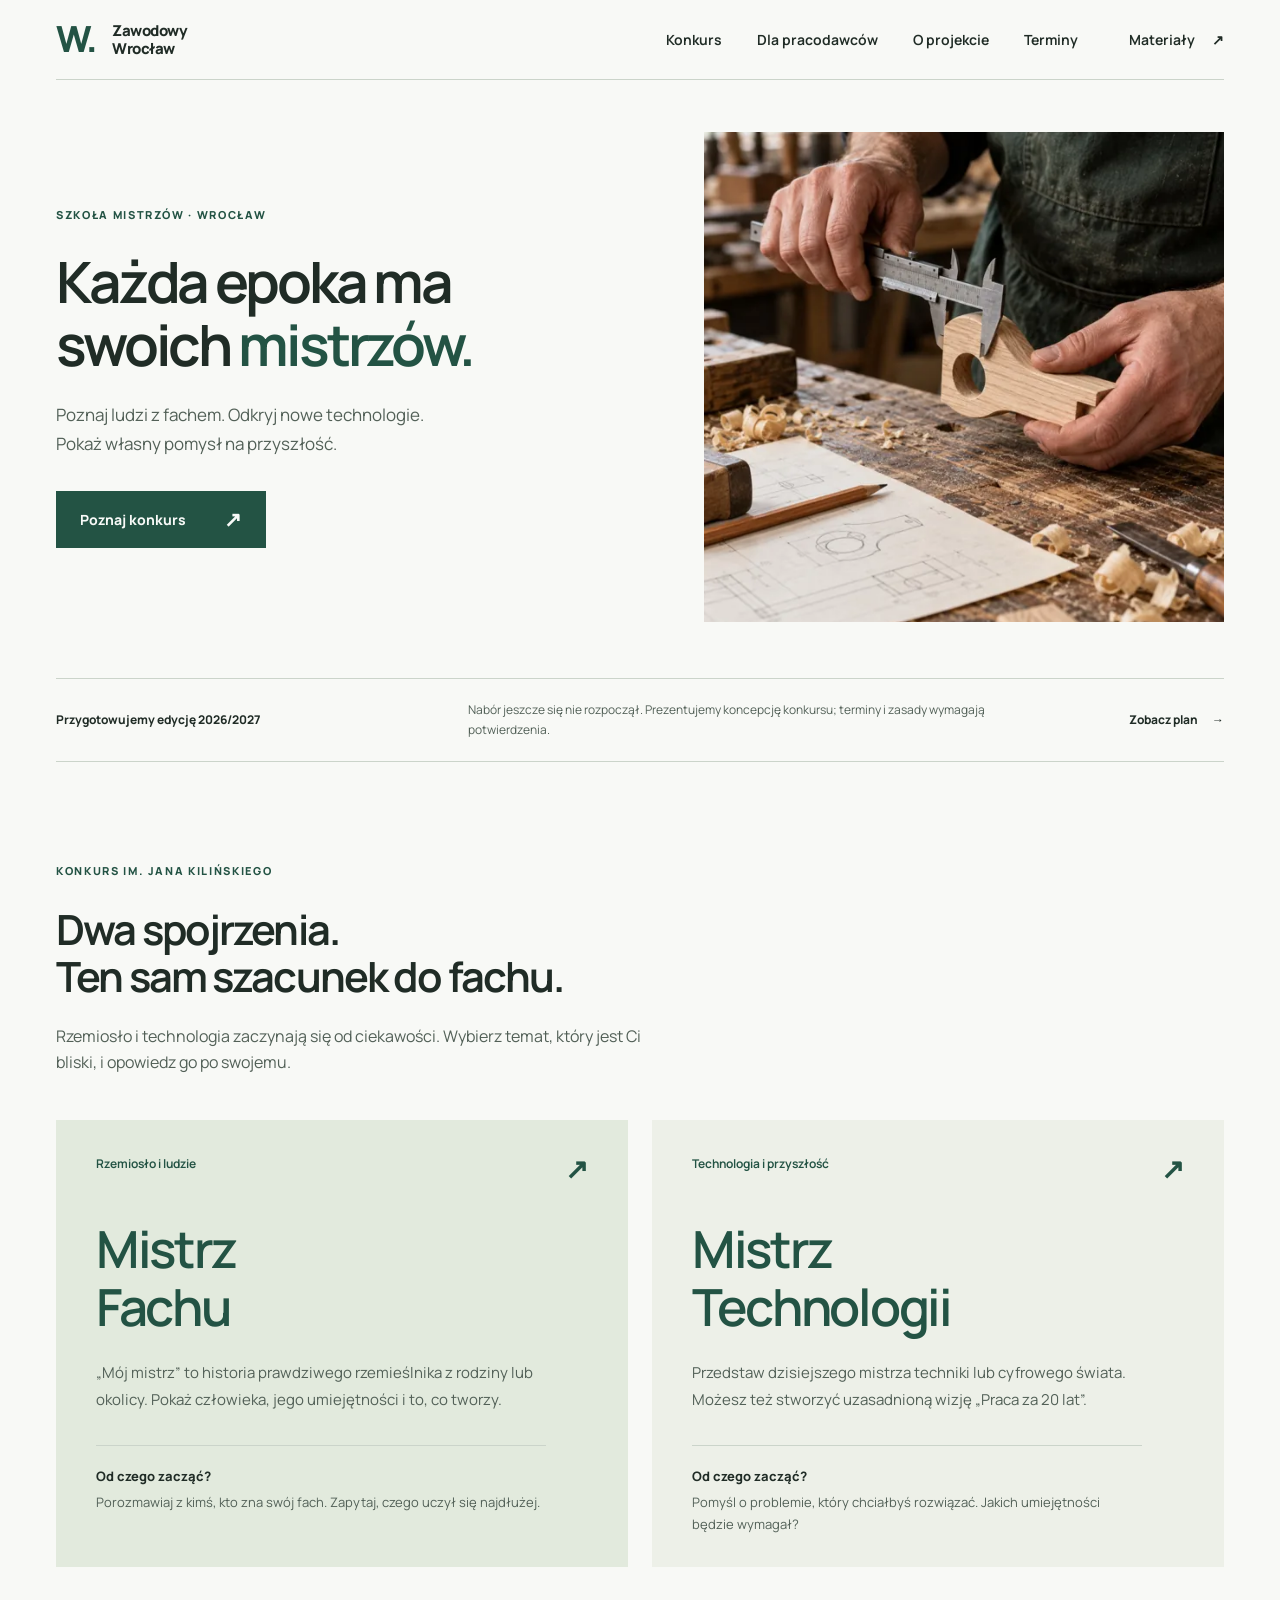
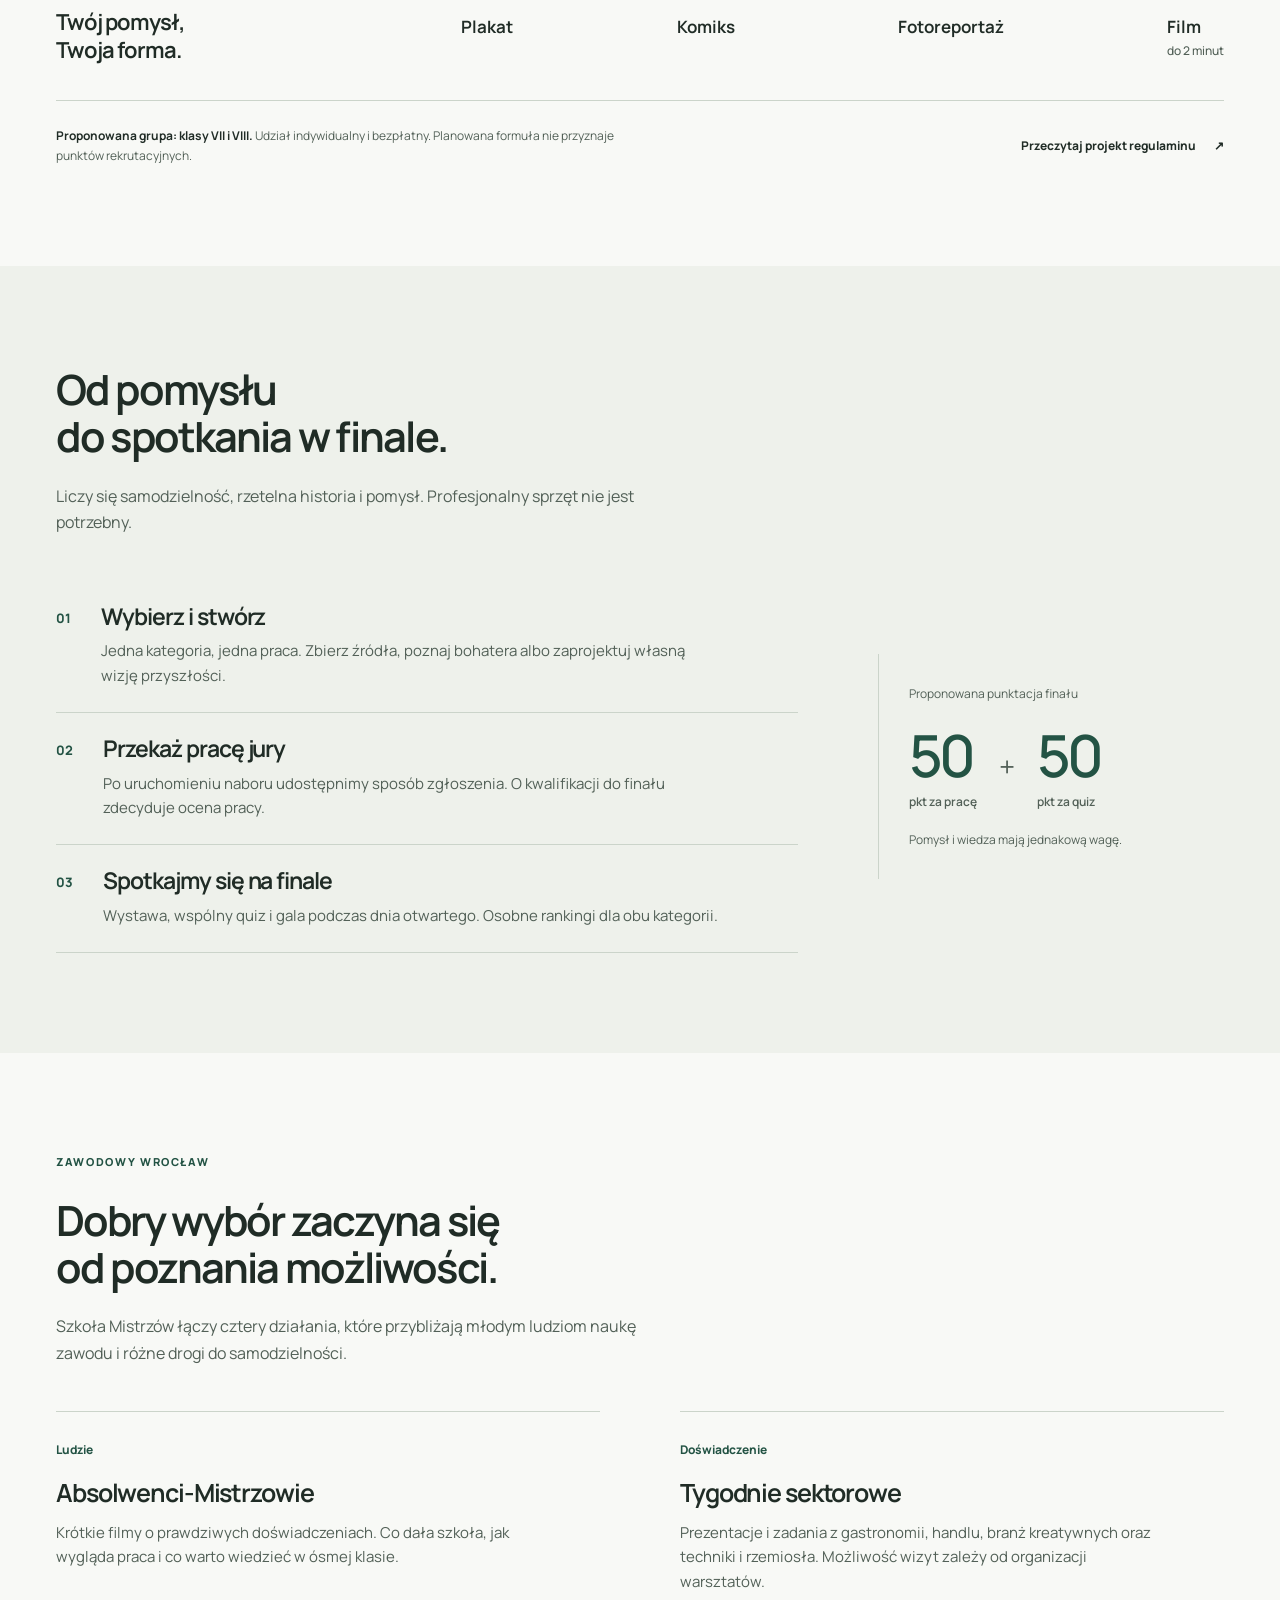
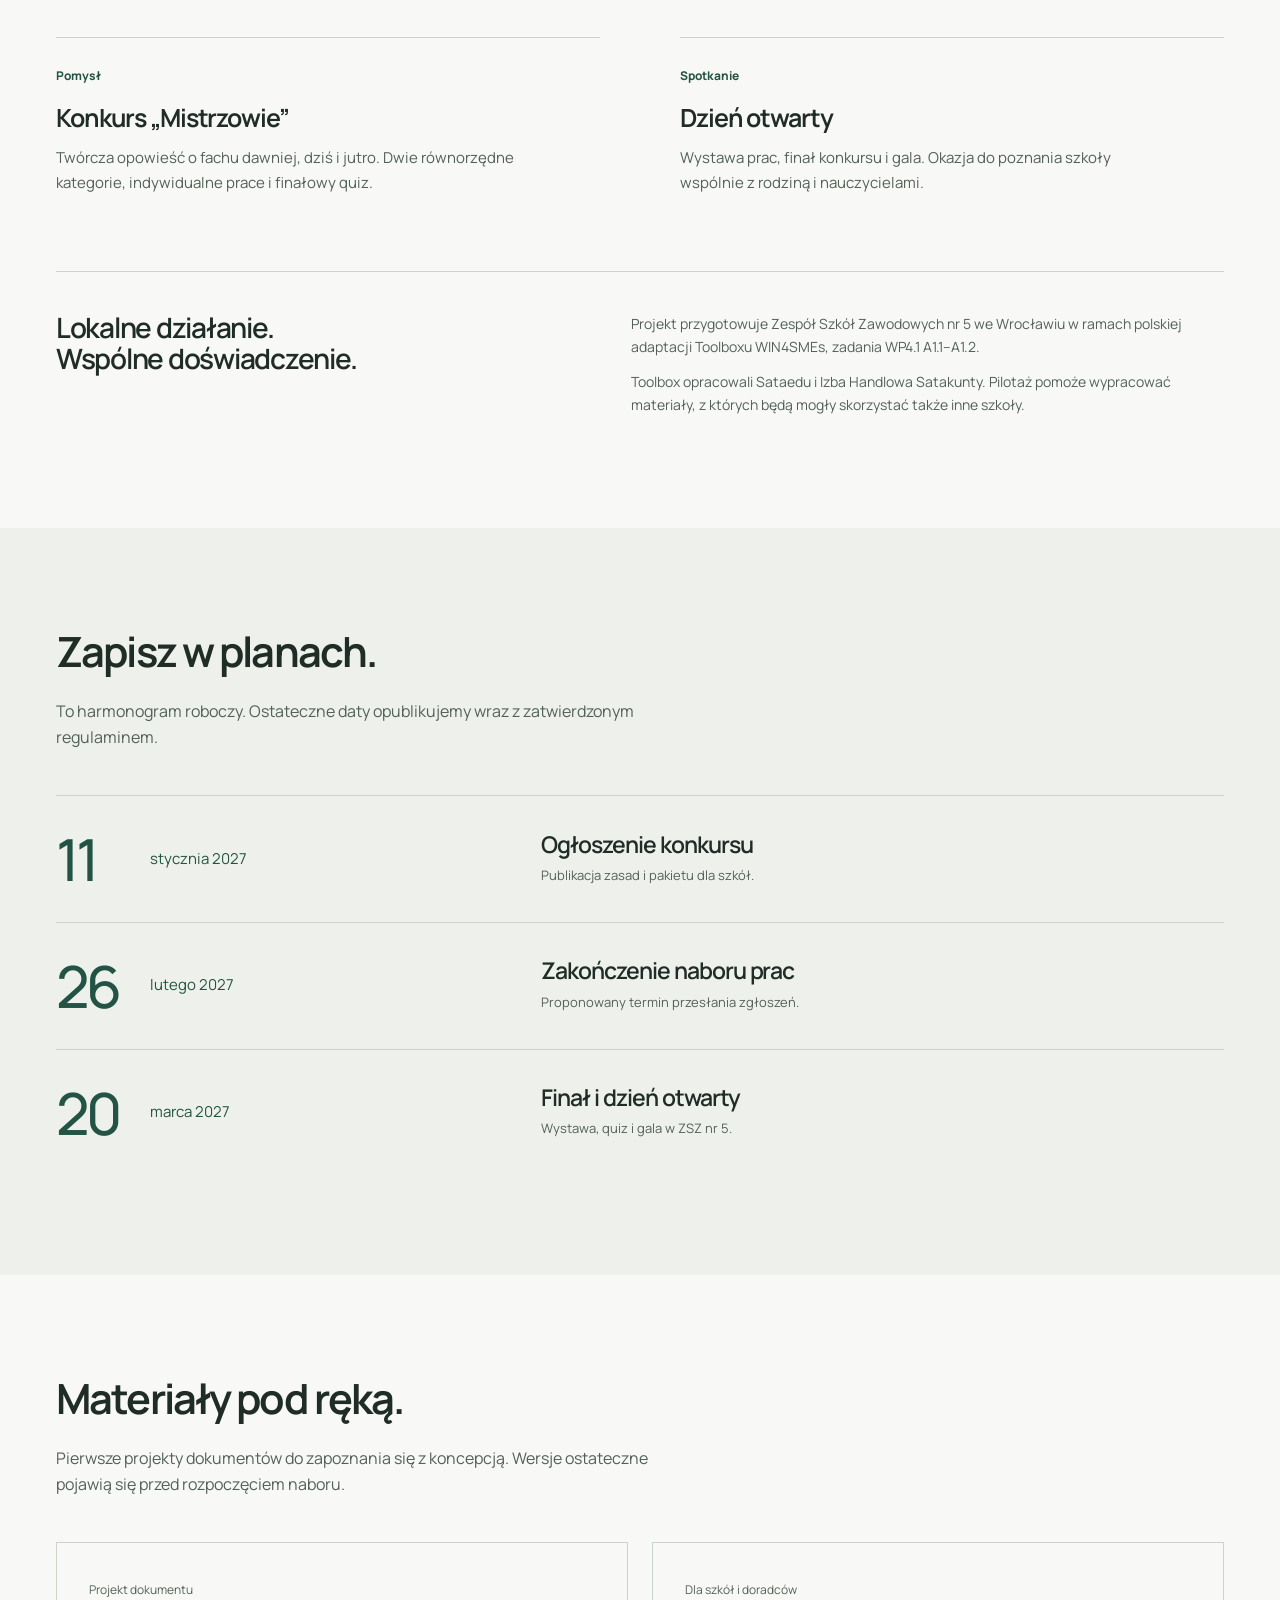
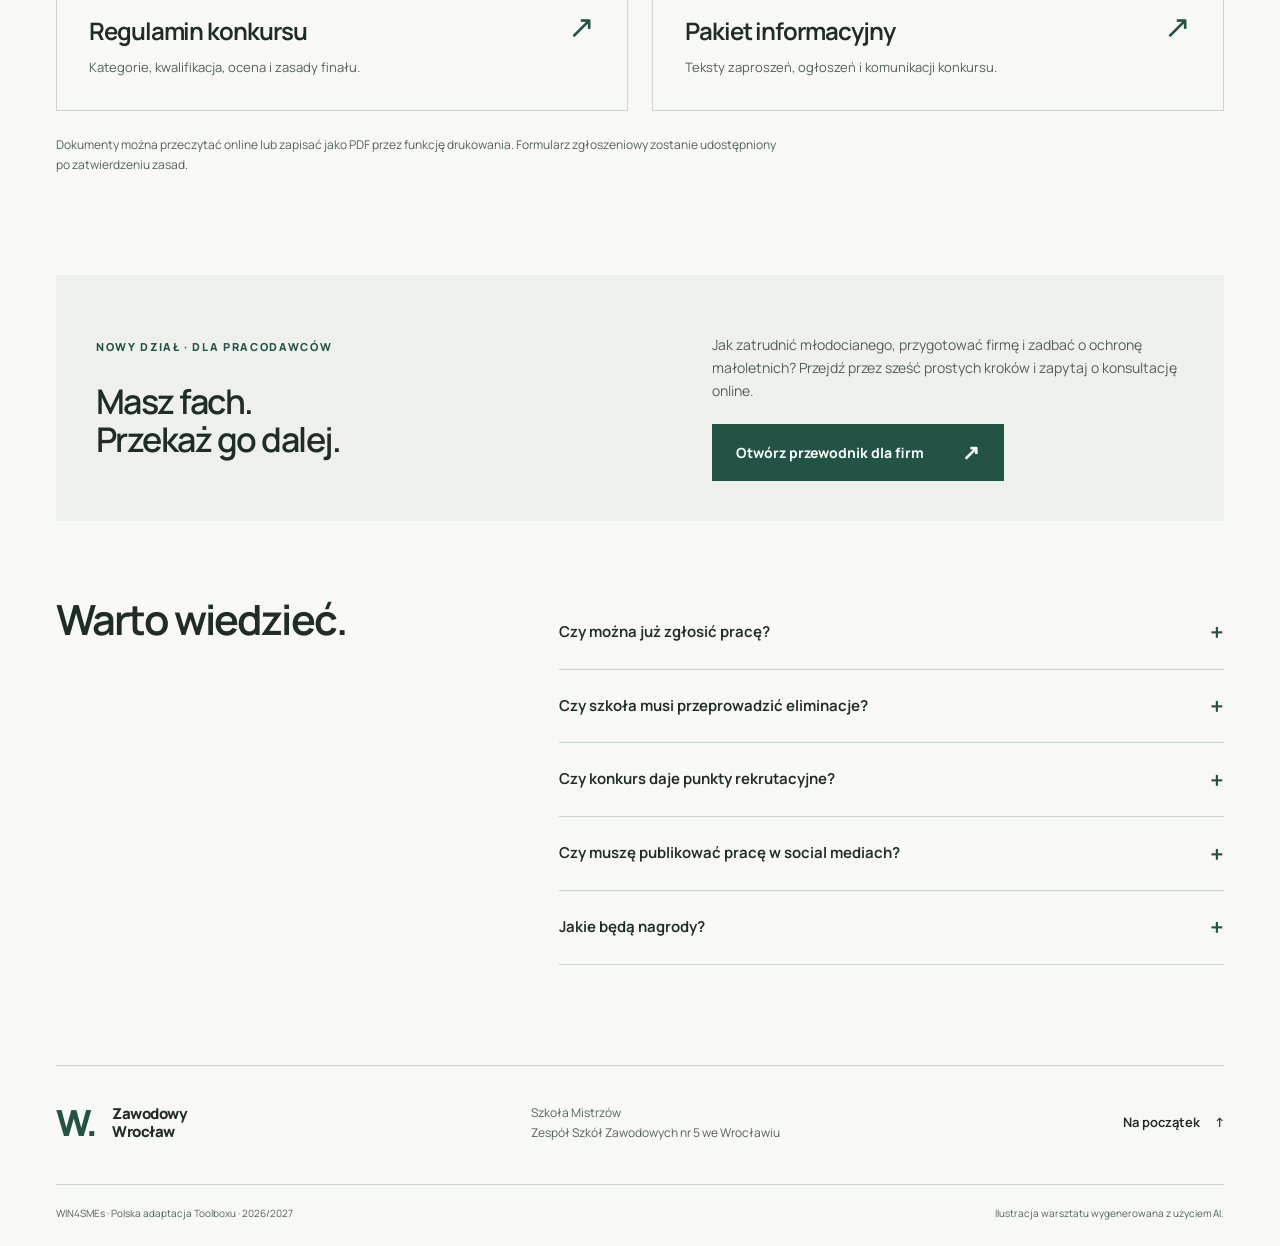
==== commit 435ad6f2: "Add employer guide, safeguarding information and complete research package" ====
--- a/index.html
+++ b/index.html
@@ -15,6 +15,7 @@
   <link rel="canonical" href="https://adeodatus11.github.io/zawodowy-wroclaw/">
   <link rel="preload" href="assets/manrope-latin-wght-normal.woff2" as="font" type="font/woff2" crossorigin>
   <link rel="stylesheet" href="assets/style.css">
+  <link rel="stylesheet" href="assets/pracodawcy.css">
   <script src="assets/main.js" defer></script>
 </head>
 <body>
@@ -22,7 +23,7 @@
 <header class="header wrap">
   <a class="brand" href="./" ><span class="brand-mark" aria-hidden="true">W.</span><span>Zawodowy<br>Wrocław</span></a>
   <button class="menu-toggle" aria-expanded="false" aria-controls="navigation" hidden>Menu <span aria-hidden="true">+</span></button>
-  <nav id="navigation" aria-label="Nawigacja główna"><a href="#konkurs">Konkurs</a><a href="#projekt">O projekcie</a><a href="#terminy">Terminy</a><a class="nav-materials" href="#materialy">Materiały <span aria-hidden="true">↗</span></a></nav>
+  <nav id="navigation" aria-label="Nawigacja główna"><a href="#konkurs">Konkurs</a><a href="pracodawcy/">Dla pracodawców</a><a href="#projekt">O projekcie</a><a href="#terminy">Terminy</a><a class="nav-materials" href="#materialy">Materiały <span aria-hidden="true">↗</span></a></nav>
 </header>
 <main id="main">
   <section class="hero wrap" aria-labelledby="hero-title">
@@ -60,6 +61,7 @@
 
   <section class="section wrap" id="materialy" aria-labelledby="materials-title"><div class="section-heading"><h2 id="materials-title">Materiały pod ręką.</h2><p>Pierwsze projekty dokumentów do zapoznania się z koncepcją. Wersje ostateczne pojawią się przed rozpoczęciem naboru.</p></div><div class="downloads"><a href="materialy/regulamin.html"><div><span>Projekt dokumentu</span><h3>Regulamin konkursu</h3><p>Kategorie, kwalifikacja, ocena i zasady finału.</p></div><span class="download-arrow" aria-hidden="true">↗</span></a><a href="materialy/promocja.html"><div><span>Dla szkół i doradców</span><h3>Pakiet informacyjny</h3><p>Teksty zaproszeń, ogłoszeń i komunikacji konkursu.</p></div><span class="download-arrow" aria-hidden="true">↗</span></a></div><p class="materials-note">Dokumenty można przeczytać online lub zapisać jako PDF przez funkcję drukowania. Formularz zgłoszeniowy zostanie udostępniony po zatwierdzeniu zasad.</p></section>
 
+  <section class="employer-promo wrap" aria-labelledby="employer-title"><div><p class="eyebrow">Nowy dział · Dla pracodawców</p><h2 id="employer-title">Masz fach.<br>Przekaż go dalej.</h2></div><div><p>Jak zatrudnić młodocianego, przygotować firmę i zadbać o ochronę małoletnich? Przejdź przez sześć prostych kroków i zapytaj o konsultację online.</p><a class="button" href="pracodawcy/">Otwórz przewodnik dla firm <span aria-hidden="true">↗</span></a></div></section>
   <section class="section wrap faq-section" aria-labelledby="faq-title"><h2 id="faq-title">Warto wiedzieć.</h2><div class="faq"><details><summary>Czy można już zgłosić pracę?</summary><p>Jeszcze nie. Strona prezentuje przygotowywaną edycję. Po zatwierdzeniu regulaminu pojawią się ostateczne daty, formularze i sposób przekazania pracy.</p></details><details><summary>Czy szkoła musi przeprowadzić eliminacje?</summary><p>Aktualna propozycja nie przewiduje testu szkolnego. Uczestnicy przesyłają prace, które ocenia jury. Szczegóły określi ostateczny regulamin.</p></details><details><summary>Czy konkurs daje punkty rekrutacyjne?</summary><p>Nie. Planowana formuła konkursu nie przyznaje punktów w rekrutacji do szkół ponadpodstawowych.</p></details><details><summary>Czy muszę publikować pracę w social mediach?</summary><p>Nie. Proponowane zasady nie wymagają posiadania konta ani publicznego publikowania pracy. Zgłoszenia będą przekazywane kanałem wskazanym przez organizatora.</p></details><details><summary>Jakie będą nagrody?</summary><p>Nagrody i współpraca z partnerami są w przygotowaniu. Potwierdzone informacje znajdą się w ostatecznym regulaminie przed rozpoczęciem naboru.</p></details></div></section>
 </main>
 <footer class="footer wrap"><div class="footer-top"><a class="brand" href="./"><span class="brand-mark" aria-hidden="true">W.</span><span>Zawodowy<br>Wrocław</span></a><p>Szkoła Mistrzów<br>Zespół Szkół Zawodowych nr 5 we Wrocławiu</p><a href="#main">Na początek <span aria-hidden="true">↑</span></a></div><div class="footer-bottom"><p>WIN4SMEs · Polska adaptacja Toolboxu · 2026/2027</p><p>Ilustracja warsztatu wygenerowana z użyciem AI.</p></div></footer>
--- a/assets/pracodawcy.css
+++ b/assets/pracodawcy.css
@@ -0,0 +1,10 @@
+/* Employer guide: editorial, trust-first; variance 4 / motion 2 / density 4. */
+:root{--warm:#e9e3d5;--ink-green:#183e31;--light-green:#d8e8d3}
+.employer-hero{display:grid;grid-template-columns:1.2fr 1fr;gap:60px;padding-block:30px 70px;align-items:center}.back-link{font-size:12px;display:inline-block;color:var(--muted);margin-bottom:36px}.back-link:hover{text-decoration:underline}.employer-hero h1{font-size:clamp(42px,5.05vw,76px);font-weight:600;line-height:1.06;letter-spacing:-.06em}.employer-hero h1 em{font-style:normal;color:var(--accent)}.employer-hero .eyebrow{margin-bottom:22px}.lead{font-size:17px;max-width:500px;margin-top:25px}.hero-actions{display:flex;flex-wrap:wrap;gap:20px;align-items:center;margin-top:30px}.hero-actions .button{margin:0;gap:24px}.plain-link{font-size:12px;font-weight:750;text-decoration:underline;text-underline-offset:5px}.employer-photo{position:relative;height:560px;align-self:stretch;margin-top:20px}.employer-photo img{width:100%;height:100%;object-position:center 52%}.employer-photo figcaption{position:absolute;bottom:0;left:0;right:0;padding:25px 28px;background:#183e31;color:#f8faf8;display:flex;flex-direction:column;font-size:17px;font-weight:700;line-height:1.5}.employer-photo figcaption span:last-child{color:#c4d7c5;font-size:13px;font-weight:500}.model-strip{background:var(--ink-green);padding-block:50px;color:#f5f8f1}.model-grid{display:grid;grid-template-columns:.45fr 1.2fr 1fr;gap:50px}.model-grid .eyebrow{color:#c4d7c5;margin-top:5px}.model-grid h2{font-size:33px;font-weight:600;margin-bottom:20px}.model-grid p{font-size:14px;color:#d2dfd3}.roles p{display:grid;grid-template-columns:100px 1fr;gap:14px;border-bottom:1px solid #537264;padding-block:13px}.roles p:first-child{padding-top:0}.roles strong{color:#f5f8f1;font-size:13px}.roles span{font-size:12px}.benefits{display:grid;grid-template-columns:1fr 1.1fr;gap:90px}.benefits h2,.guide-intro h2,.readiness-section h2{font-size:clamp(32px,3.4vw,48px);font-weight:600}.benefits>div>p:last-child{font-size:14px;max-width:400px;margin-top:24px}.benefits ol{margin:0;padding:0;list-style:none}.benefits li{display:flex;gap:25px;border-top:1px solid var(--line);padding-block:24px}.benefits li>span{font-size:12px;color:var(--accent);font-weight:750}.benefits h3{font-size:21px;letter-spacing:-.035em;font-weight:650}.benefits li p{font-size:14px;margin-top:10px}.guide-intro{border-top:1px solid var(--line);padding-top:70px;padding-bottom:40px}.guide-intro>p:last-child{max-width:570px;margin-top:20px;font-size:15px}.guide-layout,.research-layout{display:grid;grid-template-columns:250px minmax(0,1fr);gap:70px;align-items:start;padding-bottom:80px}.guide-navigation{position:sticky;top:28px;padding-top:20px}.guide-navigation nav{display:block;font-size:12px}.guide-navigation ol{list-style:none;padding:0;margin:0}.guide-navigation li{border-top:1px solid var(--line)}.guide-navigation li:last-child{border-bottom:1px solid var(--line)}.guide-navigation a{display:flex;gap:14px;padding:16px 6px;font-weight:650}.guide-navigation a span{color:var(--muted);font-size:11px}.guide-navigation a[aria-current="location"]{color:var(--accent);background:var(--surface);box-shadow:inset 3px 0 var(--accent)}.guide-navigation .outline-link{border:1px solid var(--line);font-size:11px;justify-content:center;margin-top:24px;padding:15px 10px}.guide-step{padding-block:40px 60px;border-bottom:1px solid var(--line);scroll-margin-top:20px}.guide-step:first-child{padding-top:20px}.step-heading{display:flex;gap:28px;align-items:flex-start;margin-bottom:30px}.big-step{font-size:67px;line-height:1;font-weight:400;color:var(--accent);letter-spacing:-.07em}.step-heading .eyebrow{margin:0 0 10px}.step-heading h2{font-size:36px;font-weight:650;max-width:570px}.step-body{max-width:720px}.step-body>p:first-child{font-size:18px;line-height:1.6;color:var(--text);margin-bottom:28px}.step-body p,.step-body li{font-size:15px;line-height:1.85}.step-body p{margin-bottom:17px}.step-body h3{font-size:21px;letter-spacing:-.025em;margin-block:30px 12px;font-weight:750}.step-body ul{padding-left:21px;margin-block:15px 24px}.step-body li p{margin:0}.step-body a:not(.button){color:var(--accent);text-decoration:underline;text-underline-offset:4px}.step-body>p:last-child{font-size:11px;margin-bottom:0}.step-body blockquote{margin:30px 0 20px;padding:22px 26px;background:var(--surface);border-left:3px solid var(--accent)}.step-body blockquote p{margin:0;font-size:14px}.step-body blockquote p:first-child{margin-bottom:6px;color:var(--accent)}.consultation{margin-top:35px;padding:34px!important;background:var(--panel);border-bottom:0}.consultation .big-step{font-size:54px}.consultation h2{font-size:32px}.consultation .button{margin-block:10px 18px;white-space:normal;gap:20px}.contact-address a{overflow-wrap:anywhere;font-weight:750}.readiness-section{padding-block:70px;background:var(--surface)}.readiness-grid{display:grid;grid-template-columns:1fr 1.2fr;gap:100px}.readiness-grid>div>p:not(.eyebrow){margin-top:24px;max-width:430px;font-size:14px}.readiness-grid .small-note{font-size:11px!important;max-width:370px!important}.readiness-grid .check-progress{font-size:13px!important;color:var(--accent)}.check-progress strong{font-size:30px;font-weight:500;margin-right:8px}.readiness{margin:0;padding:0;border:0;min-width:0}.readiness label{display:flex;align-items:center;gap:18px;padding:22px 0;border-top:1px solid var(--line);font-size:15px;cursor:pointer}.readiness label:last-child{border-bottom:1px solid var(--line)}.readiness input{width:23px;height:23px;accent-color:var(--accent);flex-shrink:0;cursor:pointer}.readiness input:focus-visible{outline:3px solid var(--focus);outline-offset:4px}.readiness label:has(input:checked)>span{color:var(--accent)}.visually-hidden{position:absolute;width:1px;height:1px;padding:0;margin:-1px;overflow:hidden;clip:rect(0,0,0,0);white-space:nowrap;border:0}.publication{display:grid;grid-template-columns:340px 1fr;gap:90px;padding:48px;background:var(--surface);align-items:center}.book-cover{aspect-ratio:170/240;background:var(--ink-green);color:#f7f9f2;display:flex;flex-direction:column;justify-content:space-between;padding:32px;box-shadow:10px 12px 0 var(--line);transform:rotate(-2deg)}.book-cover>span{font-size:10px;line-height:1.65}.book-cover>strong{font-size:33px;line-height:1.2;font-weight:600;letter-spacing:-.045em}.publication-copy h3{font-size:32px;font-weight:600;margin-bottom:20px}.publication-copy>p:not(.eyebrow){font-size:14px;margin-bottom:25px;max-width:480px}.file-row{padding:19px 0;border-top:1px solid var(--line);display:flex;gap:22px;justify-content:space-between;font-size:12px}.file-row:last-child{border-bottom:1px solid var(--line)}.file-row:hover{text-decoration:underline;text-underline-offset:4px}.file-row strong{white-space:nowrap;color:var(--accent)}.sources-section{display:grid;grid-template-columns:1fr 1.2fr;gap:35px 90px;padding-bottom:80px}.sources-section h2{font-size:38px;font-weight:600;margin-bottom:20px}.sources-section>div>p:not(.eyebrow){font-size:13px;max-width:370px}.source-links p{border-top:1px solid var(--line)}.source-links a{display:block;padding:15px 0;font-size:12px;text-decoration:underline;text-underline-offset:4px;color:var(--accent)}.source-note{grid-column:1/-1;border-top:1px solid var(--line);padding-top:25px;font-size:11px;max-width:900px}.source-note a{text-decoration:underline}.research-hero{padding-block:25px 65px}.research-hero .eyebrow{margin-bottom:20px}.research-hero h1{font-size:clamp(35px,4.3vw,64px);font-weight:600}.research-hero>p:last-of-type{margin-top:25px;max-width:650px}.research-layout{grid-template-columns:250px minmax(0,1fr)}.research-note{padding:25px;background:var(--surface);font-size:13px;margin-top:20px}.research-note p{margin-top:8px}.research-document{padding-block:50px;border-bottom:1px solid var(--line);scroll-margin-top:25px}.research-document>h2{font-size:34px;margin-bottom:30px;font-weight:600}.research-prose{overflow-wrap:anywhere}.research-prose h3{font-size:22px;margin-block:32px 15px}.research-prose h4{font-size:18px}.research-prose p,.research-prose li{font-size:14px;margin-bottom:15px}.research-prose ul,.research-prose ol{padding-left:22px}.research-prose a{color:var(--accent);text-decoration:underline;text-underline-offset:3px}.table-scroll{overflow-x:auto;margin-block:25px;border:1px solid var(--line)}.table-scroll:focus-visible{outline:3px solid var(--focus);outline-offset:3px}.table-scroll table{border-collapse:collapse;width:100%;font-size:12px;line-height:1.65;min-width:600px;overflow-wrap:normal}.table-scroll td,.table-scroll th{border-bottom:1px solid var(--line);text-align:left;vertical-align:top;padding:12px}.table-scroll th{background:var(--surface)}.table-scroll tr:last-child td{border-bottom:0}.employer-promo{background:var(--surface);padding:40px;display:grid;grid-template-columns:1.2fr 1fr;gap:50px;align-items:center;margin-bottom:65px}.employer-promo h2{font-size:34px;font-weight:600}.employer-promo p:not(.eyebrow){font-size:14px;margin-top:18px}.employer-promo .button{margin-top:22px}
+@media(prefers-color-scheme:dark){:root{--ink-green:#102c22}.book-cover{box-shadow:10px 12px 0 #435447}.readiness input{accent-color:#8bb994}}
+@media(max-width:1100px){.employer-hero{gap:30px}.employer-photo{height:510px}.model-grid{grid-template-columns:1fr 1fr;gap:35px}.model-grid>.eyebrow{grid-column:1/-1;margin:0}.benefits{gap:40px}.guide-layout,.research-layout{grid-template-columns:210px minmax(0,1fr);gap:35px}.publication{grid-template-columns:260px 1fr;gap:45px;padding:35px}.book-cover>strong{font-size:28px}.readiness-grid{gap:50px}.sources-section{gap:35px}.step-heading h2{font-size:32px}.big-step{font-size:58px}.step-heading{gap:20px}.consultation{padding:25px!important}}
+@media(max-width:767px){.employer-hero{grid-template-columns:1fr;padding-block:20px 40px;gap:30px}.back-link{margin-bottom:30px;font-size:11px}.employer-hero h1{font-size:clamp(40px,9vw,62px)}.employer-hero .lead{font-size:15px;max-width:440px}.hero-actions{gap:22px;margin-top:24px}.hero-actions .button{font-size:12px;gap:18px}.employer-photo{height:360px;max-height:100vw;margin-top:0}.employer-photo img{object-position:center 53%}.employer-photo figcaption{padding:16px 22px;font-size:16px}.model-strip{padding-block:38px}.model-grid{grid-template-columns:1fr;gap:25px}.model-grid h2{font-size:30px}.roles p{grid-template-columns:90px 1fr}.benefits{grid-template-columns:1fr;gap:30px}.benefits h2,.guide-intro h2,.readiness-section h2{font-size:33px}.benefits li{padding-block:22px}.benefits h3{font-size:20px}.guide-intro{padding-top:45px;padding-bottom:25px}.guide-layout,.research-layout{grid-template-columns:1fr;gap:20px;padding-bottom:45px}.guide-navigation{position:static;padding:0}.guide-navigation nav{padding:0;display:block}.guide-navigation ol{display:grid;grid-template-columns:1fr 1fr;column-gap:16px}.guide-navigation li:last-child{border-bottom:0}.guide-navigation a{font-size:11px;padding:14px 3px;gap:8px;align-items:baseline}.guide-navigation .outline-link{margin-top:15px}.guide-step{padding-block:34px 38px;scroll-margin-top:16px}.step-heading{gap:18px;margin-bottom:23px}.big-step{font-size:49px}.step-heading h2{font-size:29px}.step-heading .eyebrow{font-size:9px;margin-bottom:8px}.step-body>p:first-child{font-size:17px}.step-body p,.step-body li{font-size:14px}.step-body h3{font-size:20px;margin-top:26px}.step-body blockquote{padding:19px 20px}.consultation{padding:24px 20px!important;margin-top:20px}.consultation .big-step{font-size:42px}.consultation .step-heading{gap:14px}.consultation h2{font-size:27px}.consultation .button{font-size:12px;max-width:100%}.contact-address{font-size:13px!important}.readiness-section{padding-block:45px}.readiness-grid{grid-template-columns:1fr;gap:30px}.readiness-grid>div>p:not(.eyebrow){margin-top:17px}.readiness label{font-size:14px;padding-block:20px}.publication{grid-template-columns:1fr;padding:28px 22px;gap:45px}.book-cover{max-width:240px;width:85%;margin:auto;padding:26px}.book-cover>strong{font-size:27px}.book-cover>span{font-size:9px}.publication-copy h3{font-size:29px}.publication-copy .eyebrow{margin-bottom:18px}.file-row{font-size:11px;gap:15px}.sources-section{grid-template-columns:1fr;padding-bottom:45px;gap:25px}.sources-section h2{font-size:32px}.source-links a{font-size:11px}.source-note{grid-column:auto}.research-hero{padding-block:20px 40px}.research-hero h1{font-size:36px}.research-hero>p:last-of-type{font-size:14px}.research-document{padding-block:35px}.research-document>h2{font-size:28px}.research-prose h3{font-size:21px}.research-prose p,.research-prose li{font-size:13px}.research-note{font-size:12px;margin-top:5px;padding:20px}.employer-promo{grid-template-columns:1fr;gap:24px;padding:28px;margin-bottom:45px}.employer-promo h2{font-size:29px}.employer-promo p:not(.eyebrow){margin:0}}
+@media print{.employer-photo,.guide-navigation,.readiness-section,.hero-actions,.button,.back-link{display:none!important}.wrap{width:100%}.employer-hero,.model-grid,.benefits,.guide-layout,.research-layout,.sources-section,.publication{display:block}.employer-hero h1{font-size:32px}.guide-step{break-inside:auto;padding-block:25px}.step-heading{break-after:avoid}.model-strip,.consultation,.publication,.research-note{background:white;color:black}.model-strip p,.roles strong{color:black}.table-scroll{overflow:visible}.table-scroll table{min-width:0}.research-document{break-before:page}.step-body p,.step-body li{color:black}.book-cover{display:none}.source-note{max-width:none}.guide-intro{padding-top:25px}}
+.guide-content,.research-content,.guide-navigation{min-width:0}
+@media(max-width:767px){.guide-layout,.research-layout{grid-template-columns:minmax(0,1fr)}.guide-navigation ol{grid-template-columns:repeat(2,minmax(0,1fr))}.guide-navigation li{min-width:0}.guide-navigation a{overflow-wrap:anywhere}}
+.guide-navigation a span{white-space:nowrap;flex-shrink:0}
